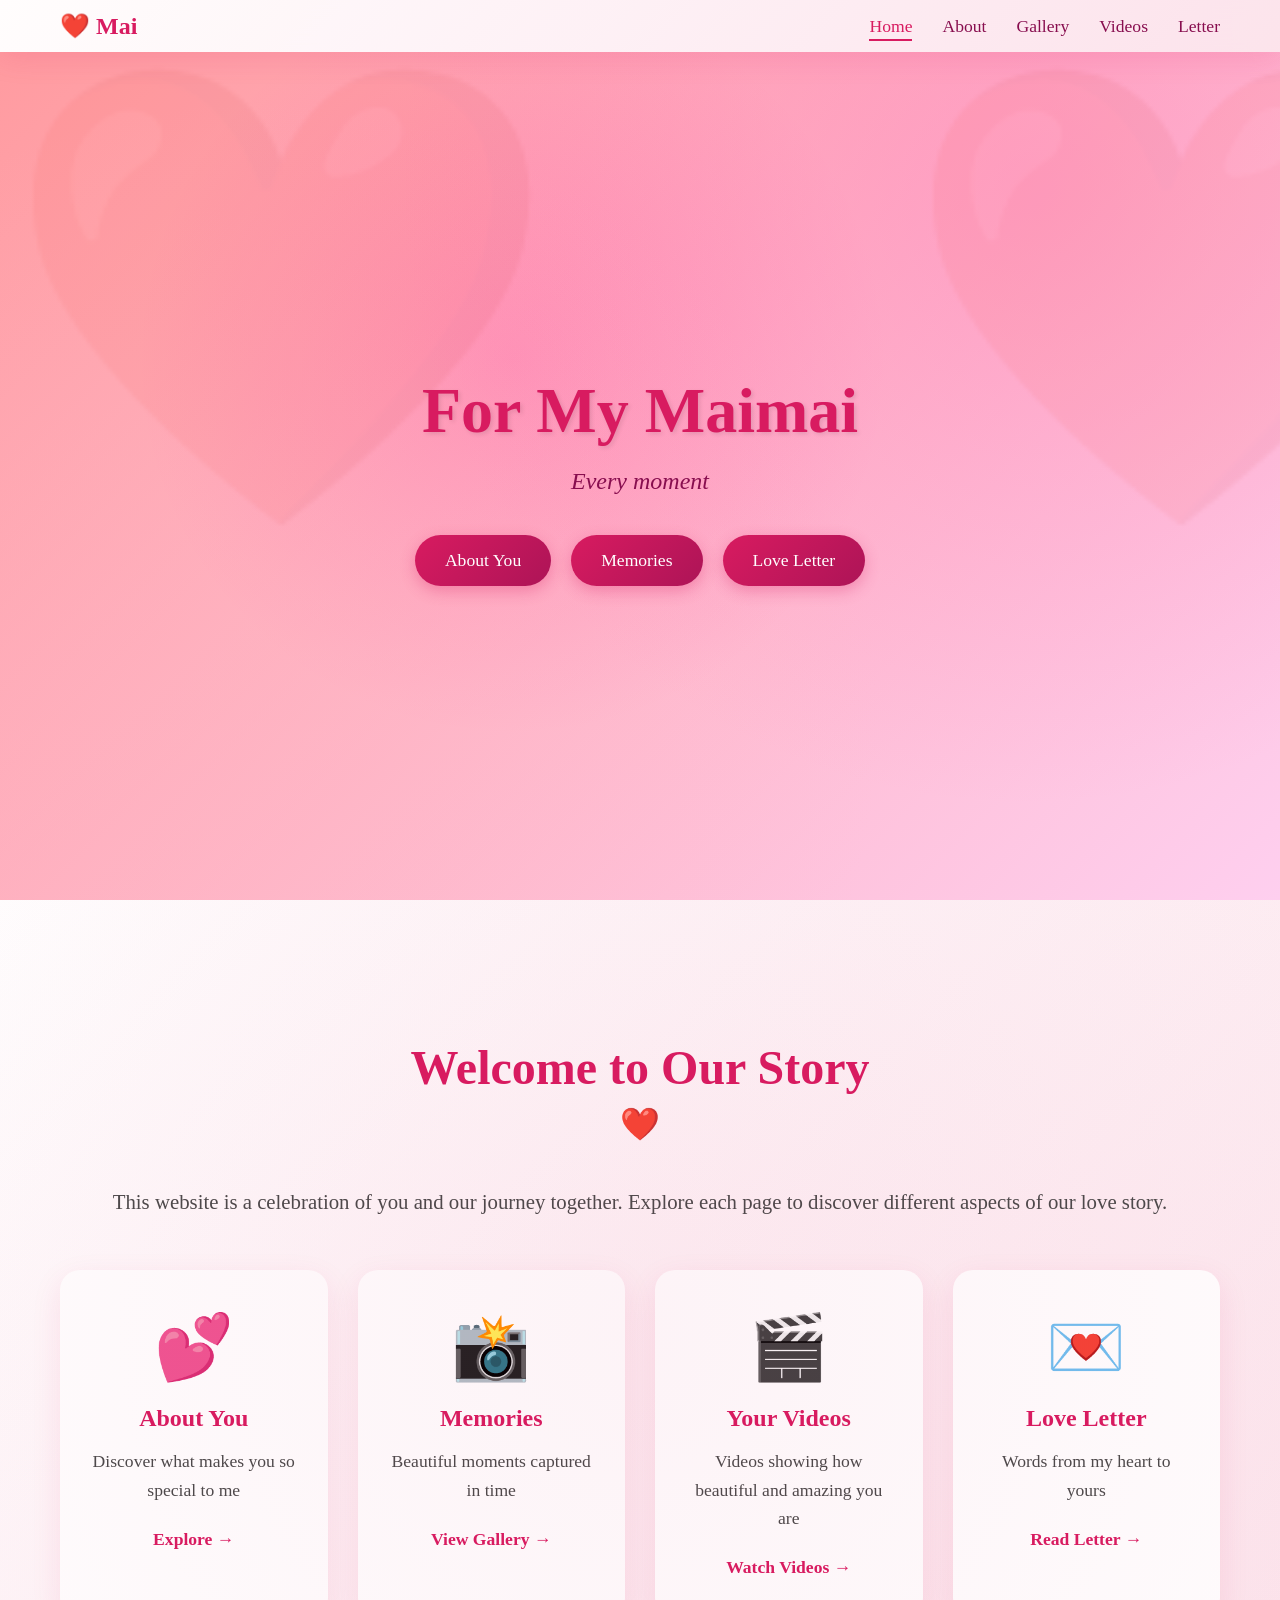
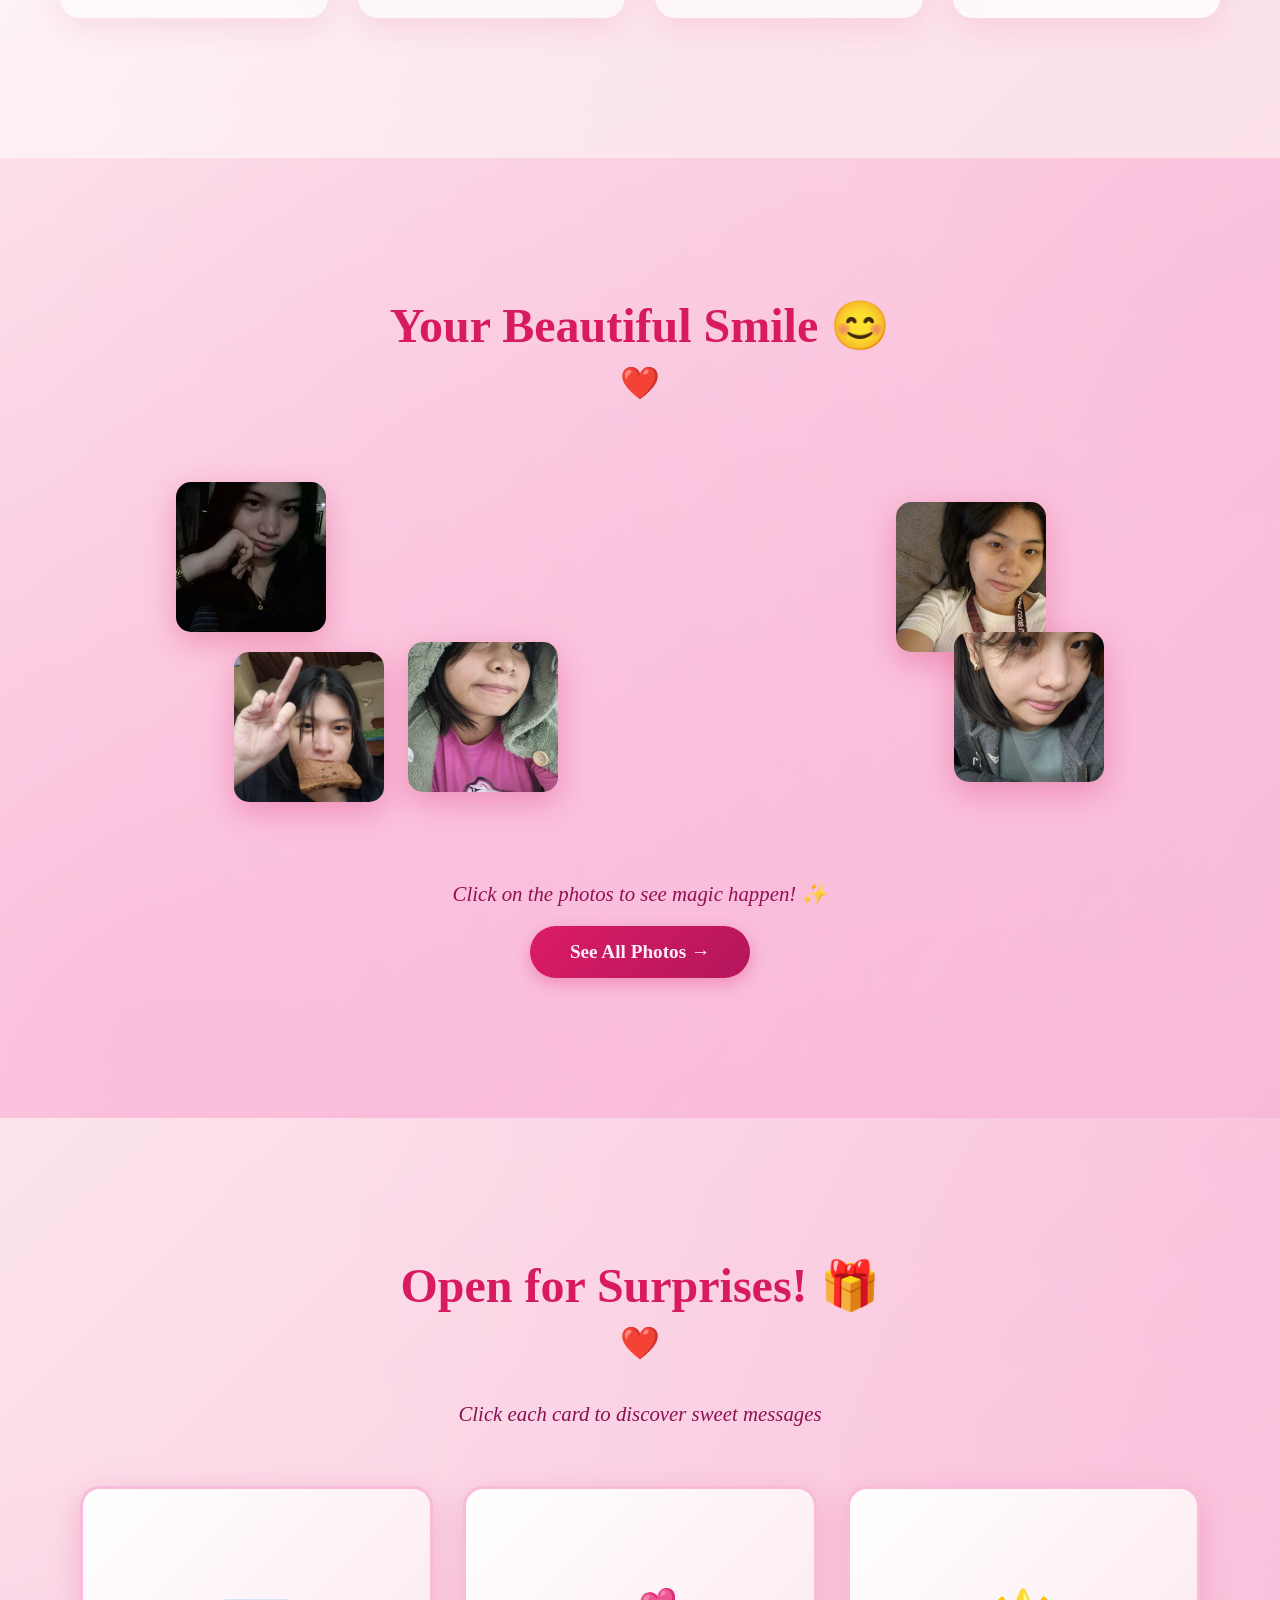
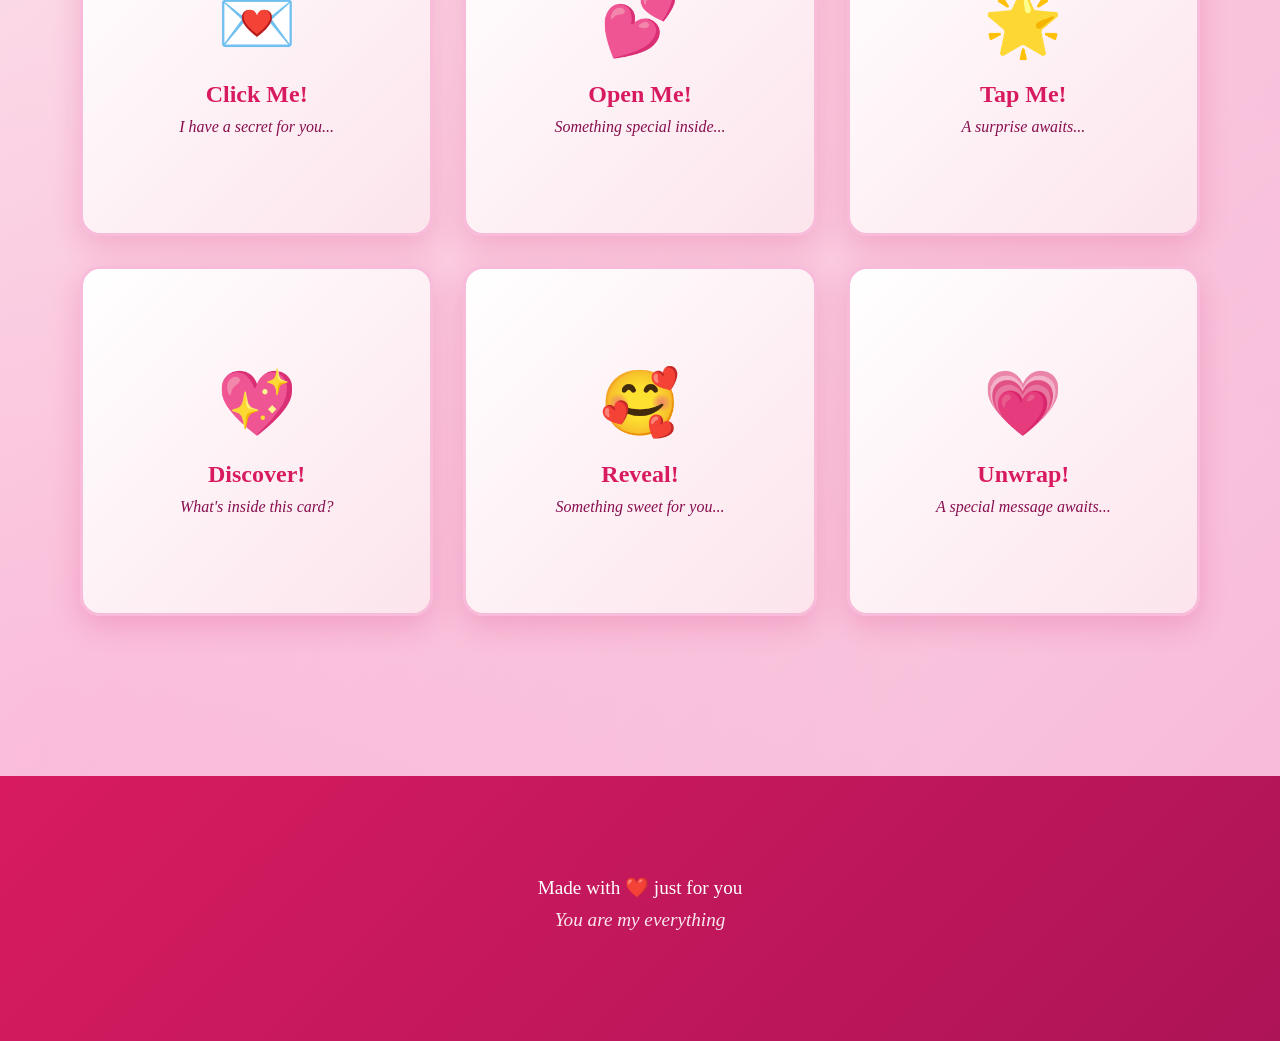
==== index.html @ fc331312 "Add files via upload" ====
<!DOCTYPE html>
<html lang="en">
<head>
    <meta charset="UTF-8">
    <meta name="viewport" content="width=device-width, initial-scale=1.0">
    <title>For My Love ❤️</title>
    <link rel="stylesheet" href="style.css">
</head>
<body>
    

    <div class="floating-hearts"></div>
    <audio src="Christina Perri - A Thousand Years ( 1 hour piano for relaxation, stress relief, study, sleep ).mp3" autoplay loop></audio>
    <!-- Navigation -->
    <nav class="navbar">
       
        <div class="nav-container">
            <div class="nav-logo">❤️ Mai</div>
            <ul class="nav-menu">
                <li><a href="index.html" class="nav-link active">Home</a></li>
                <li><a href="about.html" class="nav-link">About</a></li>
                <li><a href="gallery.html" class="nav-link">Gallery</a></li>
                <li><a href="videos.html" class="nav-link">Videos</a></li>
                <li><a href="letter.html" class="nav-link">Letter</a></li>
            </ul>
        </div>
    </nav>
    
    <!-- Hero Section -->
    <section class="hero">
        <div class="hero-content">
            <h1 class="hero-title">For My Maimai</h1>
            <p class="hero-subtitle">Every moment with you is a treasure</p>
            <div class="hero-buttons">
                <a href="about.html" class="hero-btn">About You</a>
                <a href="gallery.html" class="hero-btn">Memories</a>
                <a href="letter.html" class="hero-btn">Love Letter</a>
            </div>
        </div>
    </section>

    <!-- Welcome Section -->
    <section class="welcome">
        <div class="container">
            <h2 class="section-title">Welcome to Our Story</h2>
            <div class="welcome-content">
                <p>This website is a celebration of you and our journey together. Explore each page to discover different aspects of our love story.</p>
                <div class="feature-cards">
                    <div class="feature-card">
                        <div class="feature-icon">💕</div>
                        <h3>About You</h3>
                        <p>Discover what makes you so special to me</p>
                        <a href="about.html" class="feature-link">Explore →</a>
                    </div>
                    <div class="feature-card">
                        <div class="feature-icon">📸</div>
                        <h3>Memories</h3>
                        <p>Beautiful moments captured in time</p>
                        <a href="gallery.html" class="feature-link">View Gallery →</a>
                    </div>
                    <div class="feature-card">
                        <div class="feature-icon">🎬</div>
                        <h3>Your Videos</h3>
                        <p>Videos showing how beautiful and amazing you are</p>
                        <a href="videos.html" class="feature-link">Watch Videos →</a>
                    </div>
                    <div class="feature-card">
                        <div class="feature-icon">💌</div>
                        <h3>Love Letter</h3>
                        <p>Words from my heart to yours</p>
                        <a href="letter.html" class="feature-link">Read Letter →</a>
                    </div>
                </div>
            </div>
        </div>
    </section>

    <!-- Photo Preview Section -->
    <section class="photo-preview">
        <div class="container">
            <h2 class="section-title">Your Beautiful Smile 😊</h2>
            <div class="floating-photos">
                <div class="floating-photo photo-1">
                    <img src="PICS/795383594_1539248754908229_7065919138292721236_n.jpg" alt="Beautiful smile">
                    <div class="photo-caption">So beautiful! ✨</div>
                </div>
                <div class="floating-photo photo-2">
                    <img src="PICS/796138925_1730027568217992_7252066550304530004_n.jpg" alt="Beautiful smile">
                    <div class="photo-caption">My angel 😇</div>
                </div>
                <div class="floating-photo photo-3">
                    <img src="PICS/796400411_4510200765891231_7401616931684734496_n.jpg" alt="Beautiful smile">
                    <div class="photo-caption">Perfect! 💖</div>
                </div>
                <div class="floating-photo photo-4">
                    <img src="PICS/796457833_1643683171096077_5196882707895892989_n.jpg" alt="Beautiful smile">
                    <div class="photo-caption">Stunning! 🌟</div>
                </div>
                <div class="floating-photo photo-5">
                    <img src="PICS/796996001_1376707001290978_759514596810716350_n.jpg" alt="Beautiful smile">
                    <div class="photo-caption">Gorgeous! 💕</div>
                </div>
            </div>
            <div class="preview-message">
                <p>Click on the photos to see magic happen! ✨</p>
                <a href="gallery.html" class="cta-button">See All Photos →</a>
            </div>
        </div>
    </section>

    <!-- Surprise Cards Section -->
    <section class="surprise-cards">
        <div class="container">
            <h2 class="section-title">Open for Surprises! 🎁</h2>
            <p class="cards-subtitle">Click each card to discover sweet messages</p>
            <div class="cards-grid">
                <div class="flip-card">
                    <div class="flip-card-inner">
                        <div class="flip-card-front">
                            <div class="card-icon">💌</div>
                            <h3>Click Me!</h3>
                            <p>I have a secret for you...</p>
                        </div>
                        <div class="flip-card-back">
                            <img src="PICS/796996001_1409485471108439_3871967627910391625_n.jpg" alt="Surprise">
                            <div class="card-message">You make my heart skip a beat every time I see you! 💓</div>
                        </div>
                    </div>
                </div>
                <div class="flip-card">
                    <div class="flip-card-inner">
                        <div class="flip-card-front">
                            <div class="card-icon">💕</div>
                            <h3>Open Me!</h3>
                            <p>Something special inside...</p>
                        </div>
                        <div class="flip-card-back">
                            <img src="PICS/797005744_4391458361165034_8351440102393932319_n.jpg" alt="Surprise">
                            <div class="card-message">Your smile is my favorite thing in the whole world! 😊</div>
                        </div>
                    </div>
                </div>
                <div class="flip-card">
                    <div class="flip-card-inner">
                        <div class="flip-card-front">
                            <div class="card-icon">🌟</div>
                            <h3>Tap Me!</h3>
                            <p>A surprise awaits...</p>
                        </div>
                        <div class="flip-card-back">
                            <img src="PICS/797052080_1444332500846158_3717082112780263520_n.jpg" alt="Surprise">
                            <div class="card-message">You're the most beautiful person, inside and out! ✨</div>
                        </div>
                    </div>
                </div>
                <div class="flip-card">
                    <div class="flip-card-inner">
                        <div class="flip-card-front">
                            <div class="card-icon">💖</div>
                            <h3>Discover!</h3>
                            <p>What's inside this card?</p>
                        </div>
                        <div class="flip-card-back">
                            <img src="PICS/797469204_1615054989980195_6665034931986426359_n.jpg" alt="Surprise">
                            <div class="card-message">Every day with you is a gift I treasure forever! 🎁</div>
                        </div>
                    </div>
                </div>
                <div class="flip-card">
                    <div class="flip-card-inner">
                        <div class="flip-card-front">
                            <div class="card-icon">🥰</div>
                            <h3>Reveal!</h3>
                            <p>Something sweet for you...</p>
                        </div>
                        <div class="flip-card-back">
                            <img src="PICS/797643551_2181451062768932_5850986285905861519_n.jpg" alt="Surprise">
                            <div class="card-message">I fall more in love with you every single day! 💕</div>
                        </div>
                    </div>
                </div>
                <div class="flip-card">
                    <div class="flip-card-inner">
                        <div class="flip-card-front">
                            <div class="card-icon">💗</div>
                            <h3>Unwrap!</h3>
                            <p>A special message awaits...</p>
                        </div>
                        <div class="flip-card-back">
                            <img src="PICS/797752908_1600226178213522_570012680817783146_n.jpg" alt="Surprise">
                            <div class="card-message">You're my sunshine on cloudy days! ☀️</div>
                        </div>
                    </div>
                </div>
            </div>
        </div>
    </section>

    <!-- Footer -->
    <footer class="footer">
        <div class="container">
            <p>Made with ❤️ just for you</p>
            <p class="footer-subtitle">You are my everything</p>
        </div>
    </footer>

    <script src="script.js"></script>
</body>
</html>
---- style.css ----
* {
    margin: 0;
    padding: 0;
    box-sizing: border-box;
}

body {
    font-family: 'Georgia', serif;
    background: linear-gradient(135deg, #fce4ec 0%, #f8bbd9 25%, #f48fb1 50%, #f06292 75%, #e91e63 100%);
    background-size: 400% 400%;
    animation: gradientBG 15s ease infinite;
    min-height: 100vh;
    overflow-x: hidden;
}

@keyframes gradientBG {
    0% { background-position: 0% 50%; }
    50% { background-position: 100% 50%; }
    100% { background-position: 0% 50%; }
}

/* Floating Hearts Animation */
.floating-hearts {
    position: fixed;
    top: 0;
    left: 0;
    width: 100%;
    height: 100%;
    pointer-events: none;
    z-index: 1;
}

.heart {
    position: absolute;
    font-size: 20px;
    animation: float 15s infinite;
    opacity: 0.6;
}

@keyframes float {
    0% {
        transform: translateY(100vh) rotate(0deg);
        opacity: 0;
    }
    10% {
        opacity: 0.6;
    }
    90% {
        opacity: 0.6;
    }
    100% {
        transform: translateY(-100vh) rotate(720deg);
        opacity: 0;
    }
}

/* Navigation */
.navbar {
    position: fixed;
    top: 0;
    left: 0;
    right: 0;
    background: linear-gradient(135deg, rgba(255, 255, 255, 0.98) 0%, rgba(252, 228, 236, 0.98) 100%);
    backdrop-filter: blur(15px);
    box-shadow: 0 4px 30px rgba(216, 27, 96, 0.15);
    z-index: 1000;
    padding: 12px 0;
    transition: all 0.3s ease;
}

.navbar:hover {
    box-shadow: 0 6px 40px rgba(216, 27, 96, 0.2);
}

.nav-container {
    max-width: 1200px;
    margin: 0 auto;
    padding: 0 20px;
    display: flex;
    justify-content: space-between;
    align-items: center;
}

.nav-logo {
    font-size: 1.5rem;
    color: #d81b60;
    font-weight: bold;
}

.nav-menu {
    display: flex;
    list-style: none;
    gap: 30px;
}

.nav-link {
    text-decoration: none;
    color: #880e4f;
    font-size: 1.1rem;
    transition: color 0.3s ease;
    position: relative;
}

.nav-link:hover,
.nav-link.active {
    color: #d81b60;
}

.nav-link::after {
    content: '';
    position: absolute;
    bottom: -5px;
    left: 0;
    width: 0;
    height: 2px;
    background: #d81b60;
    transition: width 0.3s ease;
}

.nav-link:hover::after,
.nav-link.active::after {
    width: 100%;
}

/* Hero Section */
.hero {
    height: 100vh;
    display: flex;
    align-items: center;
    justify-content: center;
    background: linear-gradient(135deg, #ff9a9e 0%, #fecfef 25%, #ffdde1 50%, #fecfef 75%, #ff9a9e 100%);
    background-size: 400% 400%;
    animation: heroGradient 20s ease infinite;
    position: relative;
    overflow: hidden;
    padding-top: 60px;
}

@keyframes heroGradient {
    0% { background-position: 0% 50%; }
    50% { background-position: 100% 50%; }
    100% { background-position: 0% 50%; }
}

@keyframes pulseBackground {
    0%, 100% { opacity: 0.3; }
    50% { opacity: 0.7; }
}

@keyframes rotateGradient {
    from { transform: rotate(0deg); }
    to { transform: rotate(360deg); }
}

@keyframes sectionGradient {
    0% { background-position: 0% 50%; }
    50% { background-position: 100% 50%; }
    100% { background-position: 0% 50%; }
}

.hero::before {
    content: '';
    position: absolute;
    top: 0;
    left: 0;
    right: 0;
    bottom: 0;
    background: 
        radial-gradient(circle at 20% 80%, rgba(255, 182, 193, 0.3) 0%, transparent 50%),
        radial-gradient(circle at 80% 20%, rgba(255, 105, 180, 0.3) 0%, transparent 50%),
        radial-gradient(circle at 40% 40%, rgba(255, 20, 147, 0.2) 0%, transparent 40%);
    animation: pulseBackground 8s ease-in-out infinite;
    pointer-events: none;
}

.hero::after {
    content: '';
    position: absolute;
    top: 0;
    left: 0;
    right: 0;
    bottom: 0;
    background: url('data:image/svg+xml,<svg xmlns="http://www.w3.org/2000/svg" viewBox="0 0 100 100"><text y="50" font-size="50">❤️</text></svg>') repeat;
    opacity: 0.08;
    animation: backgroundMove 30s linear infinite;
}

@keyframes backgroundMove {
    0% { background-position: 0 0; }
    100% { background-position: 100px 100px; }
}

.hero-content {
    text-align: center;
    z-index: 2;
    padding: 20px;
}

.hero-title {
    font-size: 4rem;
    color: #d81b60;
    margin-bottom: 20px;
    animation: fadeInUp 1.5s ease-out;
    text-shadow: 2px 2px 4px rgba(0,0,0,0.1);
}

.hero-subtitle {
    font-size: 1.5rem;
    color: #880e4f;
    animation: fadeInUp 2s ease-out;
    font-style: italic;
    margin-bottom: 40px;
}

.hero-buttons {
    display: flex;
    gap: 20px;
    justify-content: center;
    flex-wrap: wrap;
    margin-top: 40px;
}

.hero-btn {
    padding: 15px 30px;
    background: linear-gradient(135deg, #d81b60 0%, #ad1457 100%);
    color: white;
    text-decoration: none;
    border-radius: 30px;
    font-size: 1.1rem;
    transition: transform 0.3s ease, box-shadow 0.3s ease;
    box-shadow: 0 5px 15px rgba(216, 27, 96, 0.3);
    animation: fadeInUp 2.5s ease-out;
}

.hero-btn:hover {
    transform: translateY(-3px);
    box-shadow: 0 8px 20px rgba(216, 27, 96, 0.4);
}



@keyframes fadeInUp {
    from {
        opacity: 0;
        transform: translateY(30px);
    }
    to {
        opacity: 1;
        transform: translateY(0);
    }
}

/* Container */
.container {
    max-width: 1200px;
    margin: 0 auto;
    padding: 60px 20px;
}

/* Section Styles */
section {
    position: relative;
    z-index: 2;
}

.section-title {
    font-size: 3rem;
    color: #d81b60;
    text-align: center;
    margin-bottom: 40px;
    position: relative;
}

.section-title::after {
    content: '❤️';
    display: block;
    font-size: 2rem;
    margin-top: 10px;
}

/* Welcome Section */
.welcome {
    background: linear-gradient(135deg, #fff 0%, #fce4ec 50%, #f8bbd9 100%);
    background-size: 200% 200%;
    animation: sectionGradient 10s ease infinite;
    padding: 80px 0;
    position: relative;
    overflow: hidden;
}

@keyframes sectionGradient {
    0% { background-position: 0% 50%; }
    50% { background-position: 100% 50%; }
    100% { background-position: 0% 50%; }
}

.welcome::before {
    content: '';
    position: absolute;
    top: -50%;
    left: -50%;
    width: 200%;
    height: 200%;
    background: radial-gradient(circle, rgba(216, 27, 96, 0.05) 0%, transparent 70%);
    animation: rotateGradient 20s linear infinite;
}

.welcome-content {
    text-align: center;
}

.welcome-content > p {
    font-size: 1.3rem;
    color: #4a4a4a;
    margin-bottom: 50px;
    line-height: 1.8;
}

.feature-cards {
    display: grid;
    grid-template-columns: repeat(auto-fit, minmax(250px, 1fr));
    gap: 30px;
    margin-top: 40px;
}

.feature-card {
    background: white;
    padding: 40px 30px;
    border-radius: 20px;
    box-shadow: 0 10px 30px rgba(216, 27, 96, 0.1);
    text-align: center;
    transition: transform 0.3s ease, box-shadow 0.3s ease;
}

.feature-card:hover {
    transform: translateY(-10px);
    box-shadow: 0 15px 40px rgba(216, 27, 96, 0.2);
}

.feature-icon {
    font-size: 4rem;
    margin-bottom: 20px;
}

.feature-card h3 {
    font-size: 1.5rem;
    color: #d81b60;
    margin-bottom: 15px;
}

.feature-card p {
    font-size: 1.1rem;
    color: #4a4a4a;
    margin-bottom: 25px;
    line-height: 1.6;
}

.feature-link {
    display: inline-block;
    color: #d81b60;
    text-decoration: none;
    font-weight: bold;
    font-size: 1.1rem;
    transition: color 0.3s ease;
}

.feature-link:hover {
    color: #ad1457;
}

/* About Section */
.about {
    background: linear-gradient(135deg, #fff 0%, #fce4ec 50%, #f8bbd9 100%);
    background-size: 200% 200%;
    animation: sectionGradient 12s ease infinite;
    padding: 80px 0;
    padding-top: 120px;
    position: relative;
    overflow: hidden;
}

.about::before {
    content: '';
    position: absolute;
    top: 0;
    left: 0;
    right: 0;
    bottom: 0;
    background: 
        radial-gradient(circle at 10% 20%, rgba(255, 182, 193, 0.2) 0%, transparent 40%),
        radial-gradient(circle at 90% 80%, rgba(255, 105, 180, 0.2) 0%, transparent 40%);
    animation: pulseBackground 6s ease-in-out infinite;
    pointer-events: none;
}

/* About Photos Section */
.about-photos {
    background: linear-gradient(135deg, #fce4ec 0%, #f8bbd9 50%, #f48fb1 100%);
    background-size: 200% 200%;
    animation: sectionGradient 14s ease infinite;
    padding: 80px 0;
    position: relative;
    overflow: hidden;
}

.about-photos::before {
    content: '';
    position: absolute;
    top: 0;
    left: 0;
    right: 0;
    bottom: 0;
    background: radial-gradient(circle at 50% 50%, rgba(255, 182, 193, 0.15) 0%, transparent 60%);
    animation: pulseBackground 8s ease-in-out infinite;
    pointer-events: none;
}

.reasons-grid {
    display: grid;
    grid-template-columns: repeat(auto-fit, minmax(300px, 1fr));
    gap: 30px;
    margin-top: 40px;
}

.reason-card {
    background: white;
    border-radius: 20px;
    overflow: hidden;
    box-shadow: 0 10px 30px rgba(216, 27, 96, 0.1);
    transition: transform 0.3s ease, box-shadow 0.3s ease;
    cursor: pointer;
}

.reason-card:hover {
    transform: translateY(-10px) rotate(2deg);
    box-shadow: 0 15px 40px rgba(216, 27, 96, 0.3);
}

.reason-card img {
    width: 100%;
    height: 200px;
    object-fit: cover;
    transition: transform 0.5s ease;
}

.reason-card:hover img {
    transform: scale(1.1);
}

.reason-content {
    padding: 25px;
    text-align: center;
}

.reason-content h3 {
    color: #d81b60;
    font-size: 1.3rem;
    margin-bottom: 10px;
}

.reason-content p {
    color: #4a4a4a;
    font-size: 1rem;
    line-height: 1.6;
}

.about-content {
    background: white;
    padding: 40px;
    border-radius: 20px;
    box-shadow: 0 10px 30px rgba(216, 27, 96, 0.1);
    max-width: 800px;
    margin: 0 auto;
}

.about-text p {
    font-size: 1.2rem;
    line-height: 1.8;
    color: #4a4a4a;
    margin-bottom: 20px;
    text-align: center;
}

/* Gallery Section */
.gallery {
    background: linear-gradient(135deg, #fce4ec 0%, #f8bbd9 50%, #f48fb1 100%);
    background-size: 200% 200%;
    animation: sectionGradient 18s ease infinite;
    padding: 80px 0;
    padding-top: 120px;
    position: relative;
    overflow: hidden;
}

.gallery::before {
    content: '';
    position: absolute;
    top: -30%;
    left: -30%;
    width: 160%;
    height: 160%;
    background: 
        radial-gradient(circle at 20% 80%, rgba(255, 20, 147, 0.1) 0%, transparent 40%),
        radial-gradient(circle at 80% 20%, rgba(255, 105, 180, 0.1) 0%, transparent 40%);
    animation: rotateGradient 30s linear infinite;
    pointer-events: none;
}

.gallery-subtitle {
    text-align: center;
    font-size: 1.3rem;
    color: #880e4f;
    margin-bottom: 40px;
    font-style: italic;
}

.gallery-grid {
    display: grid;
    grid-template-columns: repeat(auto-fill, minmax(280px, 1fr));
    gap: 20px;
    padding: 20px;
}

.gallery-item {
    position: relative;
    overflow: hidden;
    border-radius: 15px;
    box-shadow: 0 5px 15px rgba(0,0,0,0.1);
    cursor: pointer;
    transition: transform 0.3s ease, box-shadow 0.3s ease;
    aspect-ratio: 1;
    -webkit-tap-highlight-color: transparent;
}

.gallery-item:hover {
    transform: scale(1.05);
    box-shadow: 0 10px 25px rgba(216, 27, 96, 0.3);
}

.gallery-item img {
    width: 100%;
    height: 100%;
    object-fit: cover;
    transition: transform 0.5s ease;
}

.gallery-item:hover img {
    transform: scale(1.1);
}

.gallery-overlay {
    position: absolute;
    top: 0;
    left: 0;
    right: 0;
    bottom: 0;
    background: linear-gradient(to bottom, transparent 0%, rgba(216, 27, 96, 0.7) 100%);
    display: flex;
    align-items: center;
    justify-content: center;
    opacity: 0;
    transition: opacity 0.3s ease;
}

.gallery-item:hover .gallery-overlay {
    opacity: 1;
}

.heart-icon {
    font-size: 3rem;
    animation: heartbeat 1s infinite;
}

@keyframes heartbeat {
    0%, 100% { transform: scale(1); }
    50% { transform: scale(1.2); }
}

/* Love Letter Section */
.love-letter {
    background: linear-gradient(135deg, #fff 0%, #fce4ec 50%, #f8bbd9 100%);
    background-size: 200% 200%;
    animation: sectionGradient 16s ease infinite;
    padding: 80px 0;
    padding-top: 120px;
    position: relative;
    overflow: hidden;
}

.love-letter::before {
    content: '';
    position: absolute;
    top: 0;
    left: 0;
    right: 0;
    bottom: 0;
    background: 
        radial-gradient(circle at 25% 25%, rgba(255, 182, 193, 0.15) 0%, transparent 35%),
        radial-gradient(circle at 75% 75%, rgba(255, 105, 180, 0.15) 0%, transparent 35%);
    animation: pulseBackground 10s ease-in-out infinite;
    pointer-events: none;
}

.letter-wrapper {
    display: flex;
    align-items: flex-start;
    gap: 40px;
    position: relative;
}

.letter-content {
    flex: 1;
    background: linear-gradient(135deg, #fff5f8 0%, #fff 100%);
    padding: 50px;
    border-radius: 20px;
    box-shadow: 0 10px 30px rgba(216, 27, 96, 0.1);
    max-width: 800px;
    margin: 0 auto;
    border: 2px solid #f8bbd9;
    position: relative;
    z-index: 2;
}

.letter-content::before {
    content: '💌';
    position: absolute;
    top: -25px;
    left: 50%;
    transform: translateX(-50%);
    font-size: 3rem;
    background: white;
    padding: 0 15px;
    border-radius: 50%;
}

.letter-photos {
    position: absolute;
    top: 0;
    left: 0;
    right: 0;
    bottom: 0;
    pointer-events: none;
}

.letter-photo {
    position: absolute;
    width: 120px;
    height: 120px;
    border-radius: 15px;
    overflow: hidden;
    box-shadow: 0 8px 20px rgba(216, 27, 96, 0.3);
    pointer-events: auto;
    cursor: pointer;
    transition: transform 0.3s ease, box-shadow 0.3s ease;
}

.letter-photo img {
    width: 100%;
    height: 100%;
    object-fit: cover;
}

.letter-photo:hover {
    transform: scale(1.3) rotate(5deg) !important;
    box-shadow: 0 12px 30px rgba(216, 27, 96, 0.5);
    z-index: 10;
}

.photo-left-1 {
    top: 10%;
    left: 5%;
    animation: letterFloat1 8s ease-in-out infinite;
}

.photo-right-1 {
    top: 20%;
    right: 5%;
    animation: letterFloat2 9s ease-in-out infinite;
}

.photo-left-2 {
    bottom: 15%;
    left: 8%;
    animation: letterFloat3 7s ease-in-out infinite;
}

.photo-right-2 {
    bottom: 25%;
    right: 8%;
    animation: letterFloat4 8s ease-in-out infinite;
}

@keyframes letterFloat1 {
    0%, 100% { transform: translateY(0) rotate(-8deg); }
    50% { transform: translateY(-15px) rotate(8deg); }
}

@keyframes letterFloat2 {
    0%, 100% { transform: translateY(0) rotate(10deg); }
    50% { transform: translateY(-20px) rotate(-10deg); }
}

@keyframes letterFloat3 {
    0%, 100% { transform: translateY(0) rotate(-6deg); }
    50% { transform: translateY(-12px) rotate(6deg); }
}

@keyframes letterFloat4 {
    0%, 100% { transform: translateY(0) rotate(7deg); }
    50% { transform: translateY(-18px) rotate(-7deg); }
}

.letter-content {
    background: linear-gradient(135deg, #fff5f8 0%, #fff 100%);
    padding: 50px;
    border-radius: 20px;
    box-shadow: 0 10px 30px rgba(216, 27, 96, 0.1);
    max-width: 800px;
    margin: 0 auto;
    border: 2px solid #f8bbd9;
    position: relative;
}

.letter-content::before {
    content: '💌';
    position: absolute;
    top: -25px;
    left: 50%;
    transform: translateX(-50%);
    font-size: 3rem;
    background: white;
    padding: 0 15px;
    border-radius: 50%;
}

.letter-content p {
    font-size: 1.1rem;
    line-height: 2;
    color: #4a4a4a;
    margin-bottom: 20px;
    text-align: justify;
}

.letter-signature {
    text-align: right;
    margin-top: 30px;
    font-style: italic;
    color: #d81b60;
    font-size: 1.2rem;
}

/* Footer */
.footer {
    background: linear-gradient(135deg, #d81b60 0%, #ad1457 100%);
    color: white;
    text-align: center;
    padding: 40px 20px;
    position: relative;
    z-index: 2;
}

/* Video Hero Section */
.video-hero {
    background: linear-gradient(135deg, #ff9a9e 0%, #fecfef 25%, #ffdde1 50%, #fecfef 75%, #ff9a9e 100%);
    background-size: 400% 400%;
    animation: heroGradient 20s ease infinite;
    padding: 120px 0 80px;
    text-align: center;
    position: relative;
    overflow: hidden;
}

.video-hero::before {
    content: '';
    position: absolute;
    top: 0;
    left: 0;
    right: 0;
    bottom: 0;
    background: 
        radial-gradient(circle at 20% 80%, rgba(255, 182, 193, 0.3) 0%, transparent 50%),
        radial-gradient(circle at 80% 20%, rgba(255, 105, 180, 0.3) 0%, transparent 50%),
        radial-gradient(circle at 40% 40%, rgba(255, 20, 147, 0.2) 0%, transparent 40%);
    animation: pulseBackground 8s ease-in-out infinite;
    pointer-events: none;
}

.video-hero .hero-title {
    font-size: 3.5rem;
    color: #d81b60;
    margin-bottom: 20px;
    position: relative;
    z-index: 2;
}

.video-hero .hero-subtitle {
    font-size: 1.5rem;
    color: #880e4f;
    margin-bottom: 30px;
    font-style: italic;
    position: relative;
    z-index: 2;
}

.hero-description {
    max-width: 800px;
    margin: 0 auto;
    position: relative;
    z-index: 2;
}

.hero-description p {
    font-size: 1.2rem;
    color: #4a4a4a;
    line-height: 1.8;
}

/* Video Gallery Section */
.video-gallery {
    background: linear-gradient(135deg, #fce4ec 0%, #f8bbd9 50%, #f48fb1 100%);
    background-size: 200% 200%;
    animation: sectionGradient 18s ease infinite;
    padding: 80px 0;
    position: relative;
    overflow: hidden;
}

.video-gallery::before {
    content: '';
    position: absolute;
    top: -30%;
    left: -30%;
    width: 160%;
    height: 160%;
    background: 
        radial-gradient(circle at 20% 80%, rgba(255, 20, 147, 0.1) 0%, transparent 40%),
        radial-gradient(circle at 80% 20%, rgba(255, 105, 180, 0.1) 0%, transparent 40%);
    animation: rotateGradient 30s linear infinite;
    pointer-events: none;
}

.video-grid {
    display: grid;
    grid-template-columns: repeat(auto-fit, minmax(350px, 1fr));
    gap: 30px;
    margin-top: 40px;
}

.video-card {
    background: white;
    border-radius: 20px;
    overflow: hidden;
    box-shadow: 0 10px 30px rgba(216, 27, 96, 0.2);
    transition: transform 0.3s ease, box-shadow 0.3s ease;
    cursor: pointer;
}

.video-card:hover {
    transform: translateY(-10px);
    box-shadow: 0 15px 40px rgba(216, 27, 96, 0.3);
}

.video-thumbnail {
    position: relative;
    width: 100%;
    height: 250px;
    overflow: hidden;
    background: #000;
}

.video-player {
    width: 100%;
    height: 100%;
    object-fit: cover;
}

.video-overlay {
    position: absolute;
    top: 0;
    left: 0;
    right: 0;
    bottom: 0;
    background: rgba(0, 0, 0, 0.3);
    display: flex;
    align-items: center;
    justify-content: center;
    opacity: 1;
    transition: opacity 0.3s ease;
}

.video-card:hover .video-overlay {
    opacity: 0;
}

.play-button {
    font-size: 4rem;
    color: white;
    text-shadow: 0 2px 10px rgba(0, 0, 0, 0.5);
    animation: pulse 2s infinite;
}

.video-info {
    padding: 25px;
}

.video-info h3 {
    color: #d81b60;
    font-size: 1.4rem;
    margin-bottom: 10px;
}

.video-info p {
    color: #4a4a4a;
    font-size: 1rem;
    line-height: 1.6;
    margin-bottom: 15px;
}

.video-reactions {
    display: flex;
    gap: 15px;
}

.reaction {
    font-size: 1.5rem;
    cursor: pointer;
    transition: transform 0.2s ease;
    -webkit-tap-highlight-color: transparent;
}

.reaction:hover {
    transform: scale(1.3);
}

/* Video Message Section */
.video-message {
    background: linear-gradient(135deg, #fff 0%, #fce4ec 50%, #f8bbd9 100%);
    background-size: 200% 200%;
    animation: sectionGradient 15s ease infinite;
    padding: 80px 0;
    position: relative;
    overflow: hidden;
}

.video-message::before {
    content: '';
    position: absolute;
    top: 0;
    left: 0;
    right: 0;
    bottom: 0;
    background: 
        radial-gradient(circle at 30% 70%, rgba(255, 182, 193, 0.15) 0%, transparent 50%),
        radial-gradient(circle at 70% 30%, rgba(255, 105, 180, 0.15) 0%, transparent 50%);
    animation: pulseBackground 10s ease-in-out infinite;
    pointer-events: none;
}

.message-content {
    max-width: 900px;
    margin: 0 auto;
    text-align: center;
    position: relative;
    z-index: 2;
}

.message-text {
    background: white;
    padding: 40px;
    border-radius: 20px;
    box-shadow: 0 10px 30px rgba(216, 27, 96, 0.1);
    margin-top: 30px;
    border: 2px solid #f8bbd9;
}

.message-text p {
    font-size: 1.2rem;
    color: #4a4a4a;
    line-height: 2;
    margin-bottom: 20px;
    text-align: justify;
}

.floating-hearts-message {
    display: flex;
    justify-content: center;
    gap: 30px;
    margin-top: 30px;
}

.heart-emoji {
    font-size: 3rem;
    animation: floatHeart 3s ease-in-out infinite;
}

.heart-emoji:nth-child(2) {
    animation-delay: 0.5s;
}

.heart-emoji:nth-child(3) {
    animation-delay: 1s;
}

@keyframes floatHeart {
    0%, 100% { transform: translateY(0); }
    50% { transform: translateY(-15px); }
}

.footer p {
    font-size: 1.2rem;
    margin-bottom: 10px;
}

.footer-subtitle {
    font-style: italic;
    opacity: 0.9;
}

/* Photo Preview Section */
.photo-preview {
    background: linear-gradient(135deg, #fce4ec 0%, #f8bbd9 50%, #f48fb1 100%);
    background-size: 200% 200%;
    animation: sectionGradient 15s ease infinite;
    padding: 80px 0;
    position: relative;
    overflow: hidden;
}

.photo-preview::before {
    content: '';
    position: absolute;
    top: -50%;
    left: -50%;
    width: 200%;
    height: 200%;
    background: 
        radial-gradient(circle at 30% 70%, rgba(255, 20, 147, 0.1) 0%, transparent 50%),
        radial-gradient(circle at 70% 30%, rgba(255, 105, 180, 0.1) 0%, transparent 50%);
    animation: rotateGradient 25s linear infinite;
    pointer-events: none;
}

.floating-photos {
    position: relative;
    height: 400px;
    margin: 40px 0;
}

.floating-photo {
    position: absolute;
    width: 150px;
    height: 150px;
    border-radius: 15px;
    overflow: hidden;
    box-shadow: 0 10px 30px rgba(216, 27, 96, 0.3);
    cursor: pointer;
    transition: transform 0.3s ease, box-shadow 0.3s ease;
    -webkit-tap-highlight-color: transparent;
}

.floating-photo img {
    width: 100%;
    height: 100%;
    object-fit: cover;
}

.floating-photo:hover {
    transform: scale(1.2) !important;
    box-shadow: 0 15px 40px rgba(216, 27, 96, 0.5);
    z-index: 10;
}

.photo-caption {
    position: absolute;
    bottom: 0;
    left: 0;
    right: 0;
    background: linear-gradient(to top, rgba(216, 27, 96, 0.9), transparent);
    color: white;
    padding: 10px;
    font-size: 0.9rem;
    text-align: center;
    font-weight: bold;
    opacity: 0;
    transition: opacity 0.3s ease;
}

.floating-photo:hover .photo-caption {
    opacity: 1;
}

/* Floating animations for each photo */
.photo-1 {
    top: 10%;
    left: 10%;
    animation: float1 6s ease-in-out infinite;
}

.photo-2 {
    top: 15%;
    right: 15%;
    animation: float2 7s ease-in-out infinite;
}

.photo-3 {
    top: 50%;
    left: 30%;
    animation: float3 8s ease-in-out infinite;
}

.photo-4 {
    bottom: 15%;
    right: 10%;
    animation: float4 6s ease-in-out infinite;
}

.photo-5 {
    bottom: 10%;
    left: 15%;
    animation: float5 7s ease-in-out infinite;
}

@keyframes float1 {
    0%, 100% { transform: translateY(0) rotate(-5deg); }
    50% { transform: translateY(-20px) rotate(5deg); }
}

@keyframes float2 {
    0%, 100% { transform: translateY(0) rotate(5deg); }
    50% { transform: translateY(-25px) rotate(-5deg); }
}

@keyframes float3 {
    0%, 100% { transform: translateY(0) rotate(-3deg); }
    50% { transform: translateY(-15px) rotate(3deg); }
}

@keyframes float4 {
    0%, 100% { transform: translateY(0) rotate(7deg); }
    50% { transform: translateY(-20px) rotate(-7deg); }
}

@keyframes float5 {
    0%, 100% { transform: translateY(0) rotate(-4deg); }
    50% { transform: translateY(-18px) rotate(4deg); }
}

.preview-message {
    text-align: center;
    margin-top: 30px;
}

.preview-message p {
    font-size: 1.3rem;
    color: #880e4f;
    margin-bottom: 20px;
    font-style: italic;
}

.cta-button {
    display: inline-block;
    padding: 15px 40px;
    background: linear-gradient(135deg, #d81b60 0%, #ad1457 100%);
    color: white;
    text-decoration: none;
    border-radius: 30px;
    font-size: 1.2rem;
    font-weight: bold;
    transition: transform 0.3s ease, box-shadow 0.3s ease;
    box-shadow: 0 5px 15px rgba(216, 27, 96, 0.3);
    animation: pulse 2s infinite;
}

.cta-button:hover {
    transform: scale(1.05);
    box-shadow: 0 8px 20px rgba(216, 27, 96, 0.4);
}

@keyframes pulse {
    0%, 100% { transform: scale(1); }
    50% { transform: scale(1.05); }
}

@keyframes wiggle {
    0%, 100% { transform: rotate(0deg); }
    25% { transform: rotate(-5deg); }
    75% { transform: rotate(5deg); }
}

@keyframes bounce {
    0%, 20%, 50%, 80%, 100% { transform: translateY(0); }
    40% { transform: translateY(-10px); }
    60% { transform: translateY(-5px); }
}

@keyframes fadeInUp {
    from {
        opacity: 0;
        transform: translateY(20px);
    }
    to {
        opacity: 1;
        transform: translateY(0);
    }
}

@keyframes bounce {
    0%, 100% { transform: scale(1); }
    50% { transform: scale(1.4); }
}

/* Surprise Cards Section */
.surprise-cards {
    background: linear-gradient(135deg, #fce4ec 0%, #f8bbd9 50%, #f48fb1 100%);
    background-size: 200% 200%;
    animation: sectionGradient 12s ease infinite;
    padding: 80px 0;
    position: relative;
    overflow: hidden;
}

.surprise-cards::before {
    content: '';
    position: absolute;
    top: -30%;
    left: -30%;
    width: 160%;
    height: 160%;
    background: 
        radial-gradient(circle at 20% 80%, rgba(255, 20, 147, 0.1) 0%, transparent 40%),
        radial-gradient(circle at 80% 20%, rgba(255, 105, 180, 0.1) 0%, transparent 40%);
    animation: rotateGradient 25s linear infinite;
    pointer-events: none;
}

.cards-subtitle {
    text-align: center;
    font-size: 1.3rem;
    color: #880e4f;
    margin-bottom: 40px;
    font-style: italic;
}

.cards-grid {
    display: grid;
    grid-template-columns: repeat(auto-fit, minmax(280px, 1fr));
    gap: 30px;
    padding: 20px;
}

.flip-card {
    background-color: transparent;
    height: 350px;
    perspective: 1000px;
    cursor: pointer;
    -webkit-tap-highlight-color: transparent;
}

.flip-card-inner {
    position: relative;
    width: 100%;
    height: 100%;
    text-align: center;
    transition: transform 0.8s cubic-bezier(0.4, 0.2, 0.2, 1);
    transform-style: preserve-3d;
    box-shadow: 0 10px 30px rgba(216, 27, 96, 0.2);
    border-radius: 20px;
}

.flip-card.flipped .flip-card-inner {
    transform: rotateY(180deg);
}

.flip-card-front,
.flip-card-back {
    position: absolute;
    width: 100%;
    height: 100%;
    -webkit-backface-visibility: hidden;
    backface-visibility: hidden;
    border-radius: 20px;
    display: flex;
    flex-direction: column;
    align-items: center;
    justify-content: center;
    padding: 30px;
}

.flip-card-front {
    background: linear-gradient(135deg, #fff 0%, #fce4ec 100%);
    border: 3px solid #f8bbd9;
}

.flip-card-back {
    background: linear-gradient(135deg, #fff5f8 0%, #fce4ec 100%);
    transform: rotateY(180deg);
    border: 3px solid #f48fb1;
    overflow: hidden;
}

.card-icon {
    font-size: 4rem;
    margin-bottom: 20px;
    animation: bounce 2s infinite;
}

.flip-card-front h3 {
    color: #d81b60;
    font-size: 1.5rem;
    margin-bottom: 10px;
}

.flip-card-front p {
    color: #880e4f;
    font-size: 1rem;
    font-style: italic;
}

.flip-card-back img {
    width: 100%;
    height: 180px;
    object-fit: cover;
    border-radius: 15px;
    margin-bottom: 15px;
    box-shadow: 0 5px 15px rgba(216, 27, 96, 0.2);
}

.card-message {
    background: white;
    padding: 15px 20px;
    border-radius: 15px;
    box-shadow: 0 5px 15px rgba(216, 27, 96, 0.1);
    color: #880e4f;
    font-size: 1rem;
    line-height: 1.5;
    font-weight: 500;
    max-width: 100%;
}

.flip-card:hover .flip-card-inner {
    box-shadow: 0 15px 40px rgba(216, 27, 96, 0.3);
}

.flip-card:hover .card-icon {
    animation: bounce 1s infinite;
}

/* Responsive Design */
@media (max-width: 768px) {
    .navbar {
        padding: 10px 0;
    }
    
    .nav-container {
        flex-direction: column;
        gap: 15px;
    }
    
    .nav-logo {
        font-size: 1.3rem;
    }
    
    .nav-menu {
        gap: 20px;
        flex-wrap: wrap;
        justify-content: center;
    }
    
    .nav-link {
        font-size: 0.95rem;
        padding: 5px 10px;
    }
    
    .hero {
        padding-top: 100px;
        min-height: auto;
        padding-bottom: 60px;
    }
    
    .hero::before,
    .hero::after,
    .surprise-cards::before,
    .video-hero::before {
        display: none;
    }
    
    .hero-title {
        font-size: 2.5rem;
        margin-bottom: 15px;
    }
    
    .hero-subtitle {
        font-size: 1.2rem;
        margin-bottom: 30px;
    }
    
    .hero-buttons {
        flex-direction: column;
        align-items: center;
        gap: 15px;
    }
    
    .hero-btn {
        width: 100%;
        max-width: 280px;
        padding: 12px 25px;
        font-size: 1rem;
    }
    
    .section-title {
        font-size: 2rem;
        margin-bottom: 30px;
    }
    
    .section-title::after {
        font-size: 1.5rem;
    }
    
    .container {
        padding: 50px 20px;
    }
    
    .feature-cards {
        grid-template-columns: 1fr;
        gap: 20px;
    }
    
    .feature-card {
        padding: 30px 20px;
    }
    
    .feature-icon {
        font-size: 3rem;
    }
    
    .feature-card h3 {
        font-size: 1.3rem;
    }
    
    .feature-card p {
        font-size: 1rem;
    }
    
    .floating-photos {
        height: 350px;
    }
    
    .floating-photo {
        width: 90px;
        height: 90px;
    }
    
    .photo-caption {
        font-size: 0.8rem;
        padding: 8px;
    }
    
    .preview-message p {
        font-size: 1.1rem;
    }
    
    .cta-button {
        padding: 12px 30px;
        font-size: 1.1rem;
    }
    
    .reasons-grid {
        grid-template-columns: 1fr;
        gap: 25px;
    }
    
    .reason-card img {
        height: 180px;
    }
    
    .reason-content {
        padding: 20px;
    }
    
    .reason-content h3 {
        font-size: 1.2rem;
    }
    
    .reason-content p {
        font-size: 0.95rem;
    }
    
    .letter-wrapper {
        flex-direction: column;
    }
    
    .letter-content {
        padding: 35px 25px;
    }
    
    .letter-content::before {
        font-size: 2.5rem;
        top: -20px;
    }
    
    .letter-photos {
        position: relative;
        height: 180px;
        margin-top: 30px;
        display: flex;
        flex-wrap: wrap;
        justify-content: center;
        gap: 15px;
    }
    
    .letter-photo {
        position: relative;
        width: 75px;
        height: 75px;
        top: auto !important;
        left: auto !important;
        right: auto !important;
        bottom: auto !important;
        animation: none !important;
    }
    
    .gallery-grid {
        grid-template-columns: repeat(auto-fill, minmax(140px, 1fr));
        gap: 12px;
    }
    
    .about-content {
        padding: 30px 20px;
    }
    
    .about-text p {
        font-size: 1.1rem;
    }
    
    .letter-content p {
        font-size: 1rem;
        line-height: 1.8;
    }
    
    .letter-signature {
        font-size: 1.1rem;
    }
    
    .welcome::before,
    .about::before,
    .photo-preview::before,
    .about-photos::before,
    .gallery::before,
    .love-letter::before,
    .surprise-cards::before,
    .video-gallery::before,
    .video-message::before {
        display: none;
    }
    
    body {
        background: linear-gradient(135deg, #fce4ec 0%, #f8bbd9 50%, #f48fb1 100%);
        animation: none;
    }
    
    .cards-grid {
        grid-template-columns: 1fr;
        gap: 20px;
    }
    
    .flip-card {
        height: 300px;
    }
    
    .card-icon {
        font-size: 3rem;
    }
    
    .flip-card-front h3 {
        font-size: 1.3rem;
    }
    
    .flip-card-front p {
        font-size: 0.9rem;
    }
    
    .flip-card-back img {
        height: 150px;
    }
    
    .card-message {
        font-size: 0.9rem;
        padding: 12px 15px;
    }
    
    .video-hero .hero-title {
        font-size: 2.8rem;
    }
    
    .video-hero .hero-subtitle {
        font-size: 1.3rem;
    }
    
    .video-grid {
        grid-template-columns: 1fr;
        gap: 25px;
    }
    
    .video-thumbnail {
        height: 220px;
    }
    
    .video-info h3 {
        font-size: 1.3rem;
    }
    
    .video-info p {
        font-size: 1rem;
    }
    
    .play-button {
        font-size: 3.5rem;
    }
    
    .message-text {
        padding: 35px 25px;
    }
    
    .message-text p {
        font-size: 1.1rem;
    }
    
    .heart-emoji {
        font-size: 2.5rem;
    }
}

@media (max-width: 480px) {
    .nav-menu {
        gap: 15px;
    }
    
    .nav-link {
        font-size: 0.85rem;
        padding: 5px 8px;
    }
    
    .hero-title {
        font-size: 2rem;
    }
    
    .hero-subtitle {
        font-size: 1rem;
    }
    
    .hero-btn {
        font-size: 0.95rem;
        padding: 10px 20px;
    }
    
    .section-title {
        font-size: 1.8rem;
    }
    
    .container {
        padding: 40px 15px;
    }
    
    .floating-photos {
        height: 300px;
    }
    
    .floating-photo {
        width: 75px;
        height: 75px;
    }
    
    .photo-caption {
        font-size: 0.7rem;
        padding: 6px;
    }
    
    .gallery-grid {
        grid-template-columns: repeat(auto-fill, minmax(120px, 1fr));
        gap: 10px;
    }
    
    .reason-card img {
        height: 150px;
    }
    
    .letter-photo {
        width: 65px;
        height: 65px;
    }
    
    .letter-content {
        padding: 30px 20px;
    }
    
    .letter-content::before {
        font-size: 2rem;
    }
    
    .feature-icon {
        font-size: 2.5rem;
    }
    
    .hero::before,
    .hero::after,
    .welcome::before,
    .about::before,
    .photo-preview::before,
    .about-photos::before,
    .gallery::before,
    .love-letter::before,
    .surprise-cards::before,
    .video-gallery::before,
    .video-message::before {
        display: none;
    }
    
    body {
        background: linear-gradient(135deg, #fce4ec 0%, #f8bbd9 50%, #f48fb1 100%);
        animation: none;
    }
    
    .cards-grid {
        grid-template-columns: 1fr;
        gap: 15px;
    }
    
    .flip-card {
        height: 280px;
    }
    
    .card-icon {
        font-size: 2.5rem;
    }
    
    .flip-card-front h3 {
        font-size: 1.2rem;
    }
    
    .flip-card-front p {
        font-size: 0.85rem;
    }
    
    .flip-card-back img {
        height: 130px;
    }
    
    .card-message {
        font-size: 0.85rem;
        padding: 10px 12px;
    }
    
    .video-hero .hero-title {
        font-size: 2.5rem;
    }
    
    .video-hero .hero-subtitle {
        font-size: 1.2rem;
    }
    
    .video-grid {
        grid-template-columns: 1fr;
        gap: 20px;
    }
    
    .video-thumbnail {
        height: 200px;
    }
    
    .video-info h3 {
        font-size: 1.2rem;
    }
    
    .video-info p {
        font-size: 0.9rem;
    }
    
    .play-button {
        font-size: 3rem;
    }
    
    .message-text {
        padding: 30px 20px;
    }
    
    .message-text p {
        font-size: 1rem;
    }
    
    .heart-emoji {
        font-size: 2rem;
    }
}
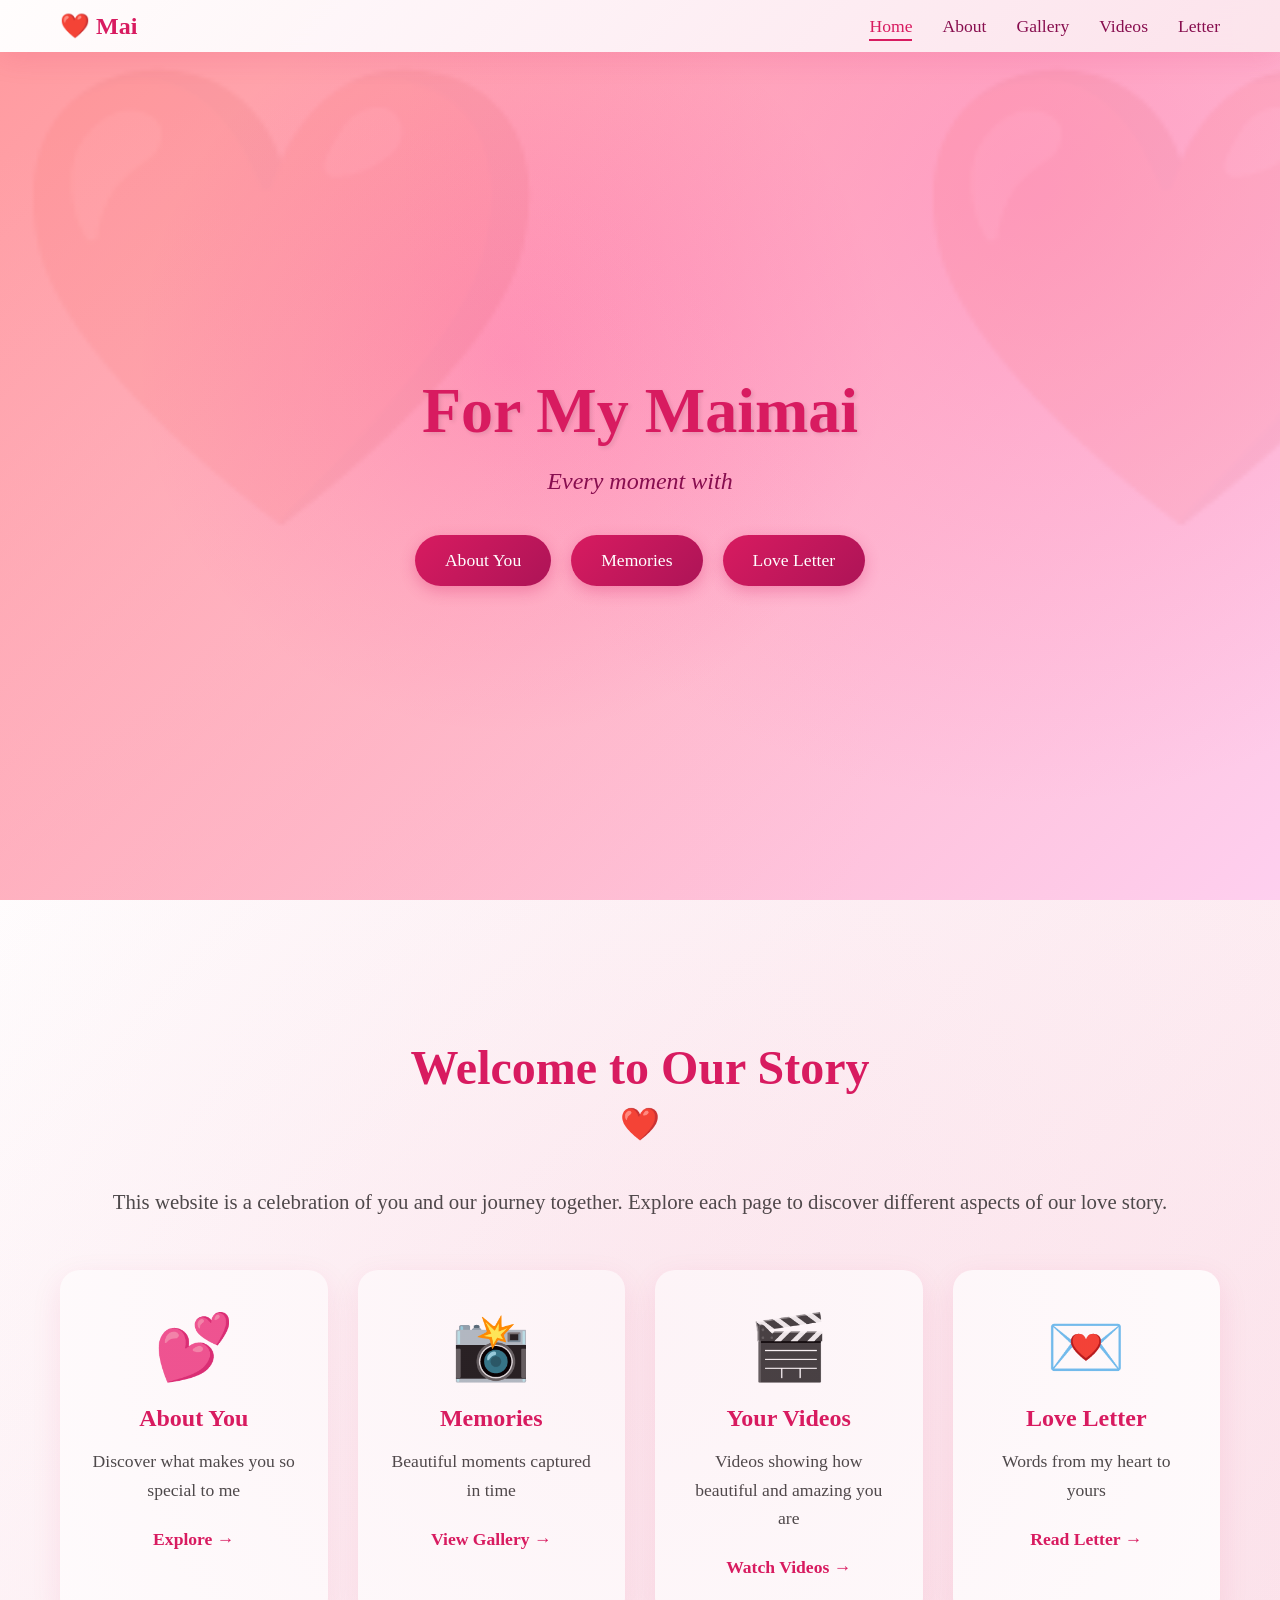
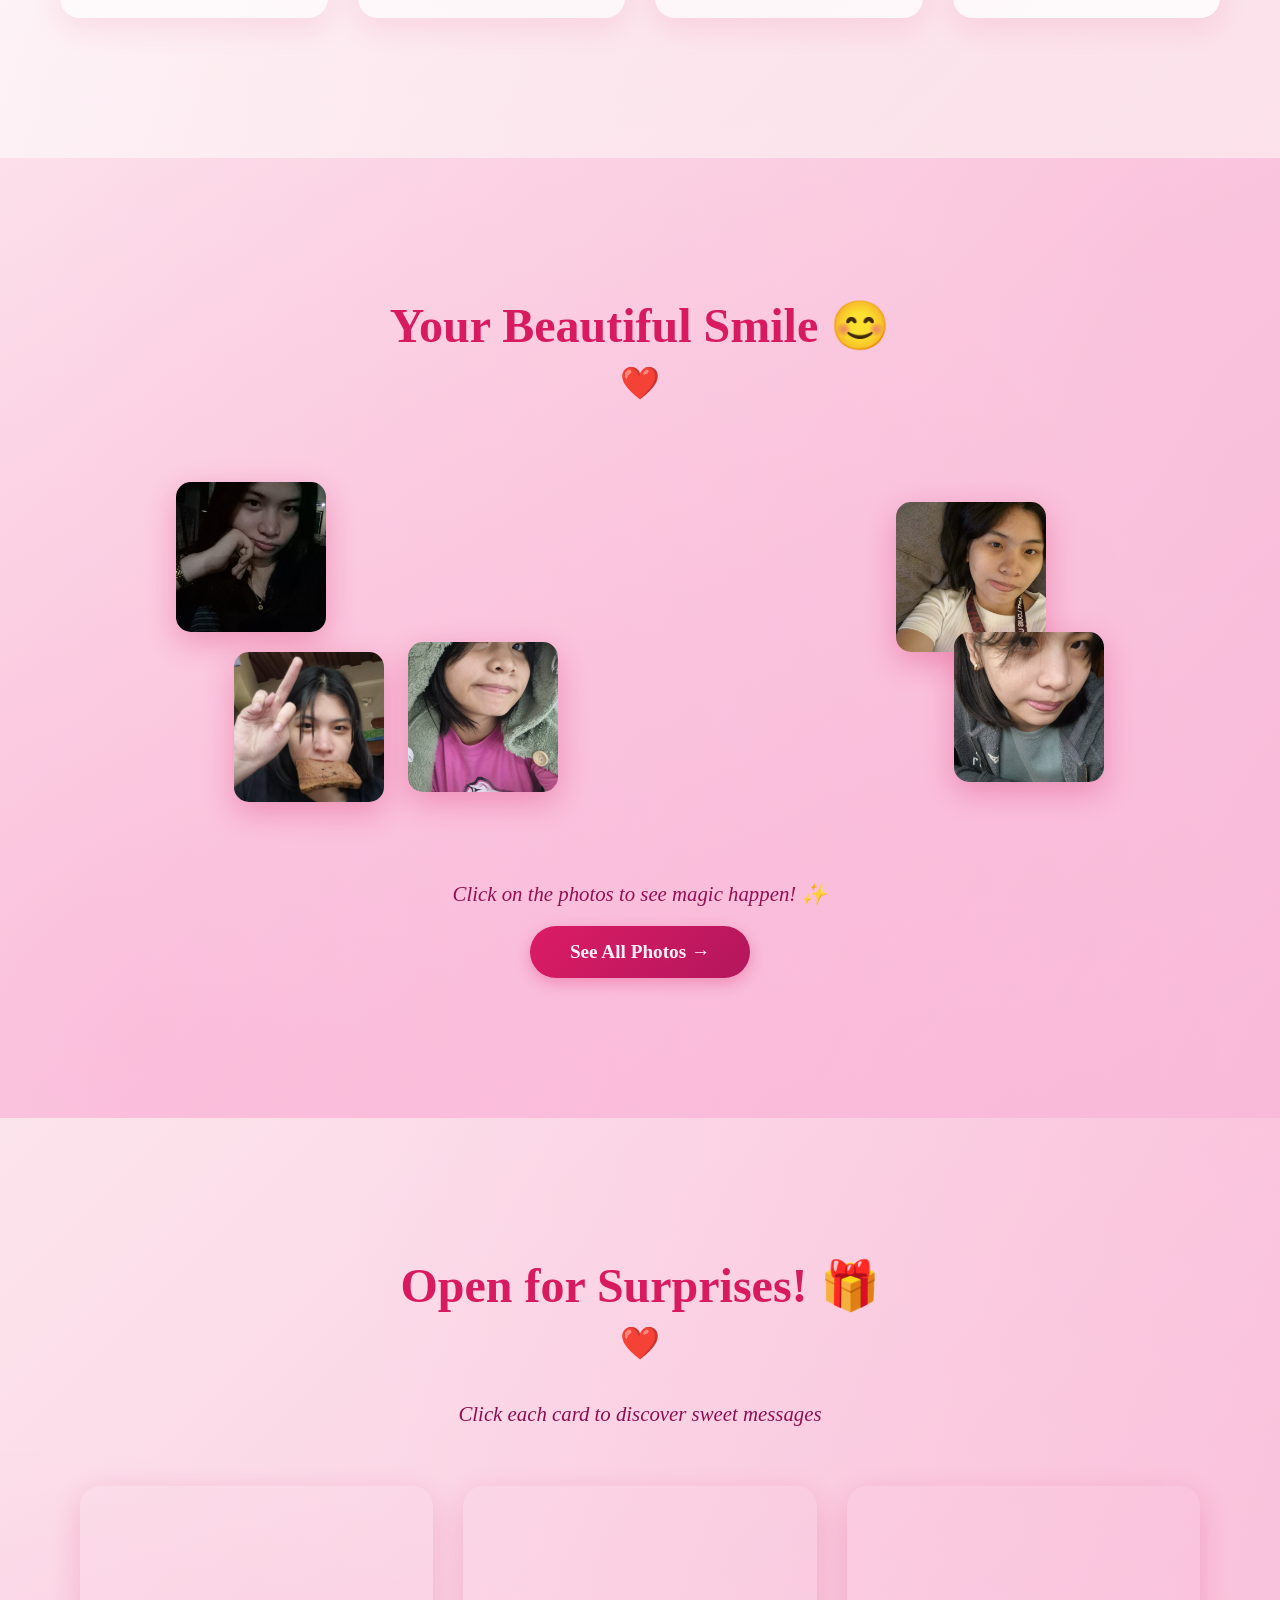
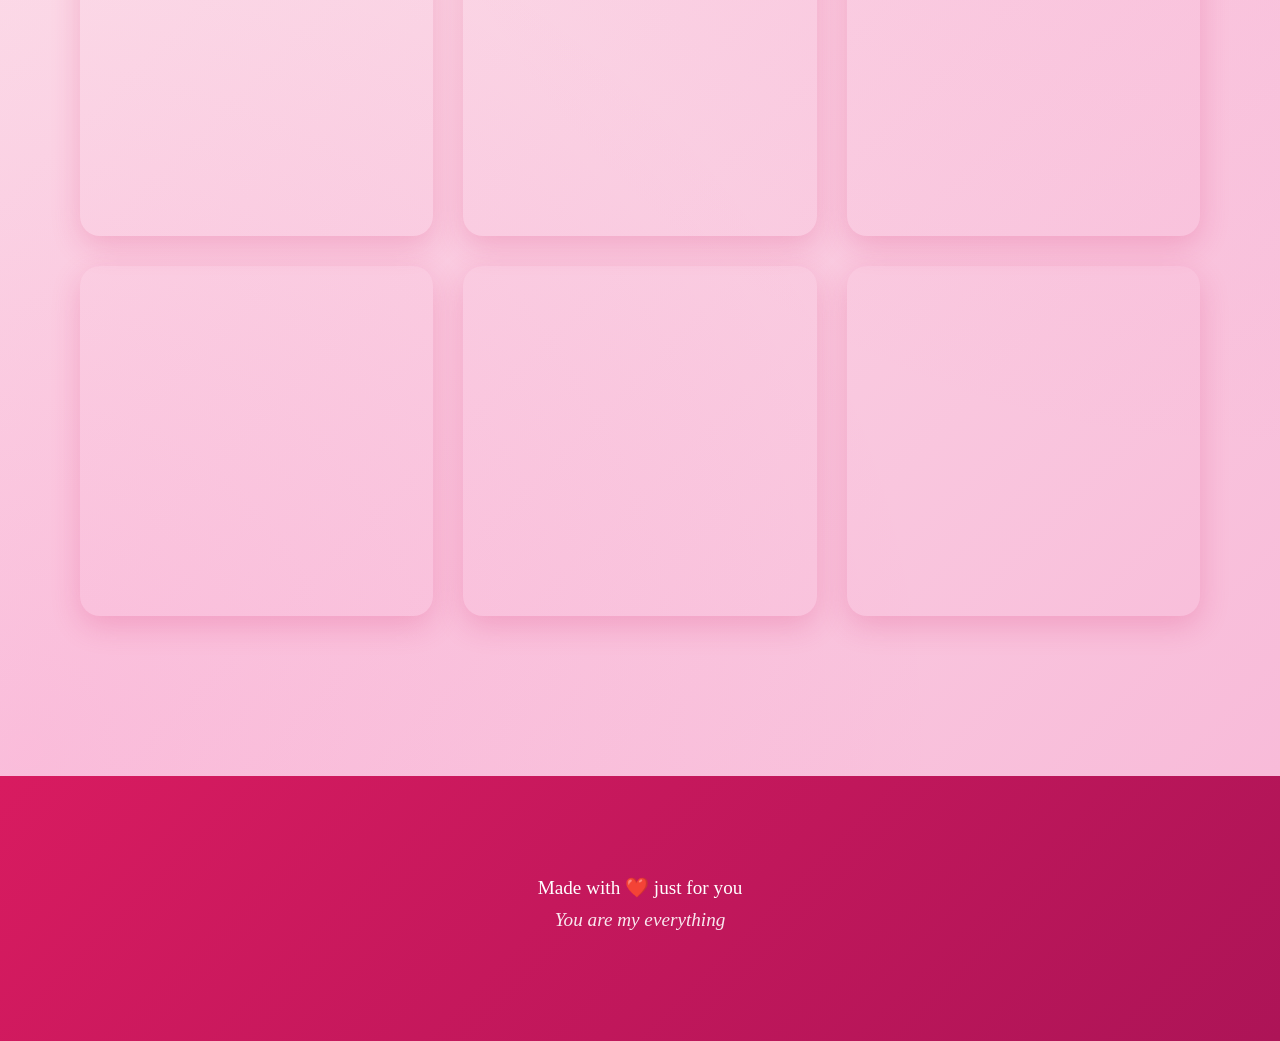
==== commit d7d1bd1f: "Update audio source in index.html" ====
--- a/index.html
+++ b/index.html
@@ -10,7 +10,7 @@
     
 
     <div class="floating-hearts"></div>
-    <audio src="Christina Perri - A Thousand Years ( 1 hour piano for relaxation, stress relief, study, sleep ).mp3" autoplay loop></audio>
+    <audio src="song.mp3" autoplay loop></audio>
     <!-- Navigation -->
     <nav class="navbar">
        
@@ -206,4 +206,4 @@
 
     <script src="script.js"></script>
 </body>
-</html>+</html>
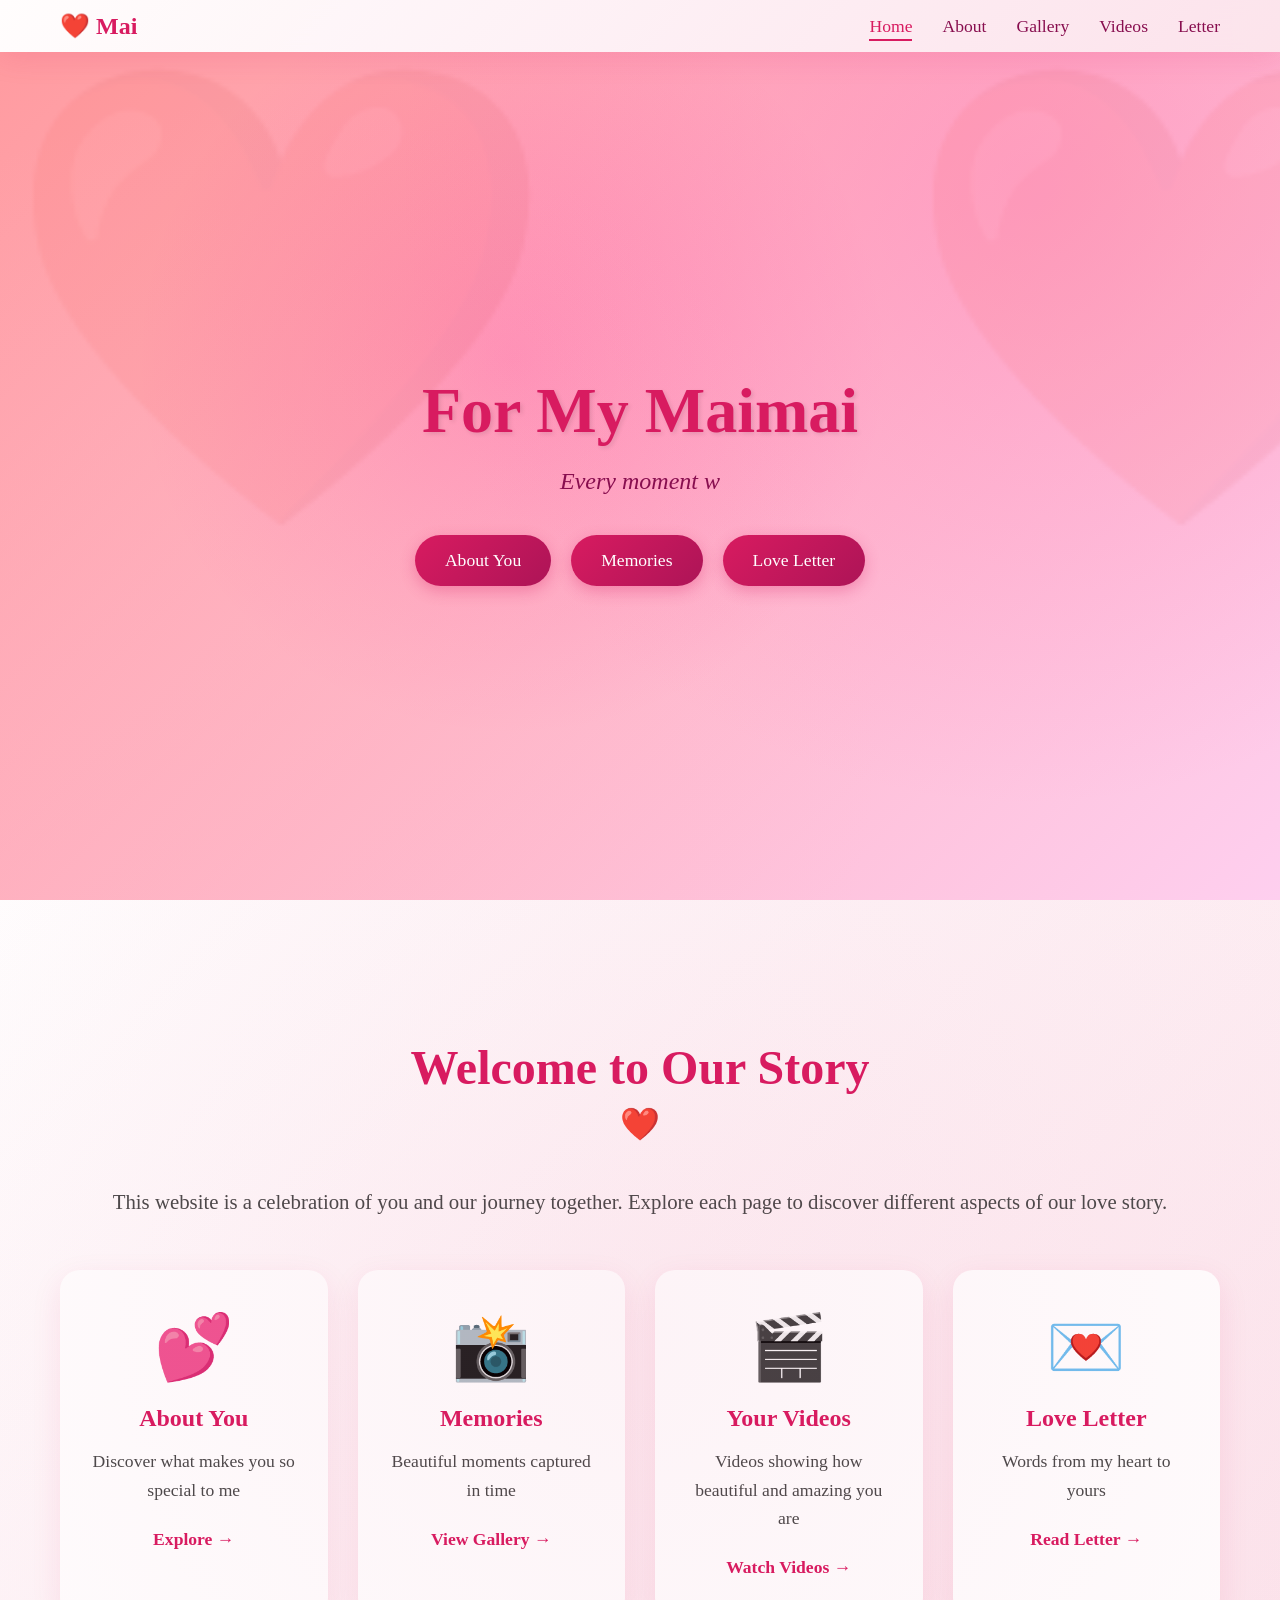
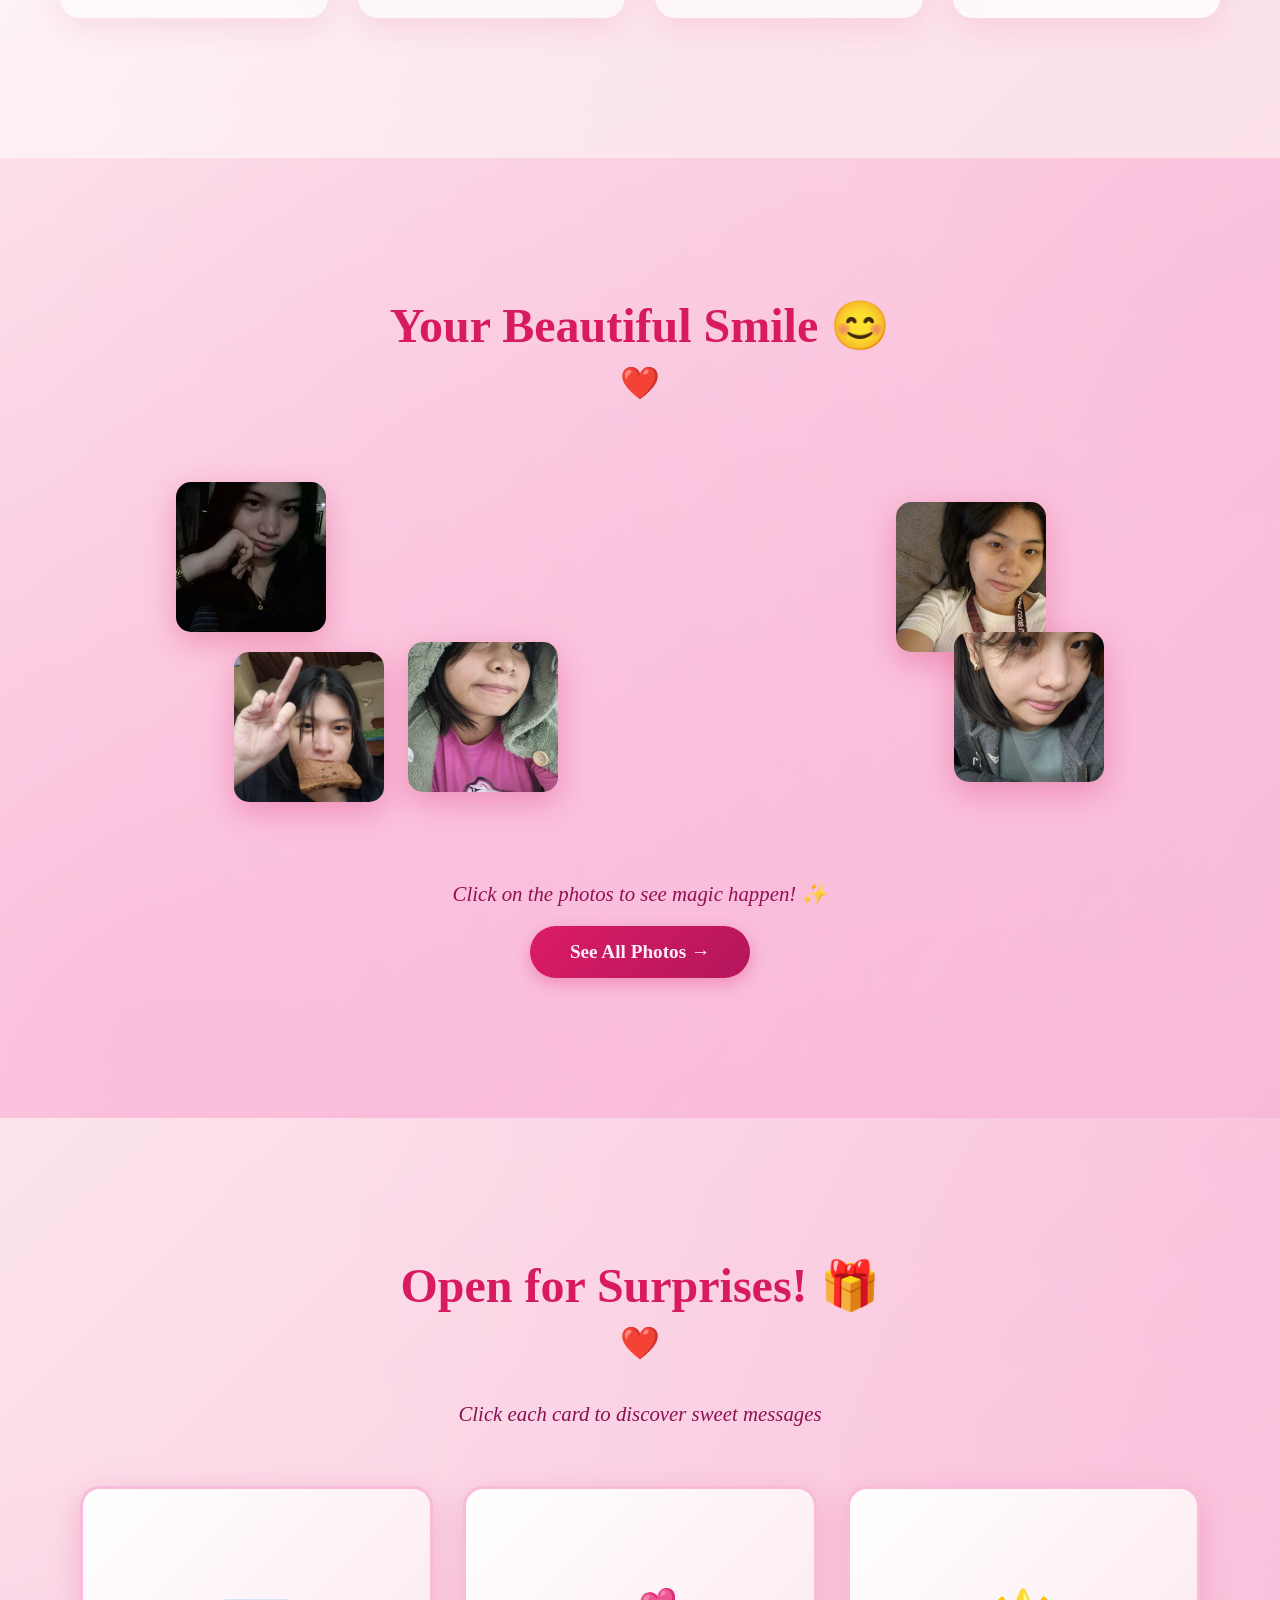
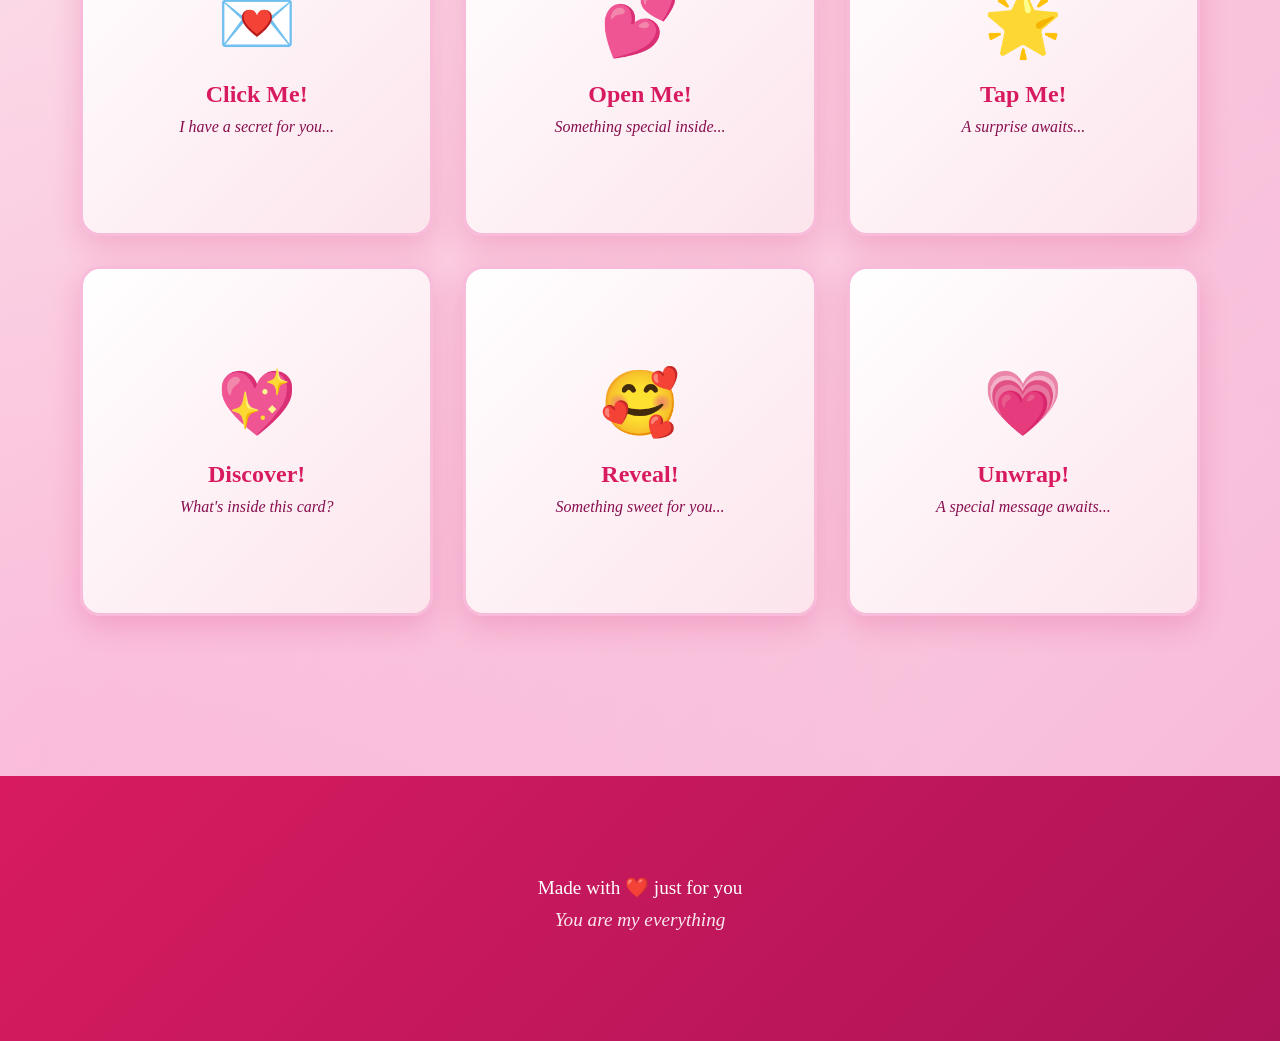
==== commit c5a0a60f: "Restore floating hearts div in index.html" ====
--- a/index.html
+++ b/index.html
@@ -8,9 +8,9 @@
 </head>
 <body>
     
-
+    <audio src="song.mp3" autoplay loop></audio>
     <div class="floating-hearts"></div>
-    <audio src="song.mp3" autoplay loop></audio>
+   
     <!-- Navigation -->
     <nav class="navbar">
        
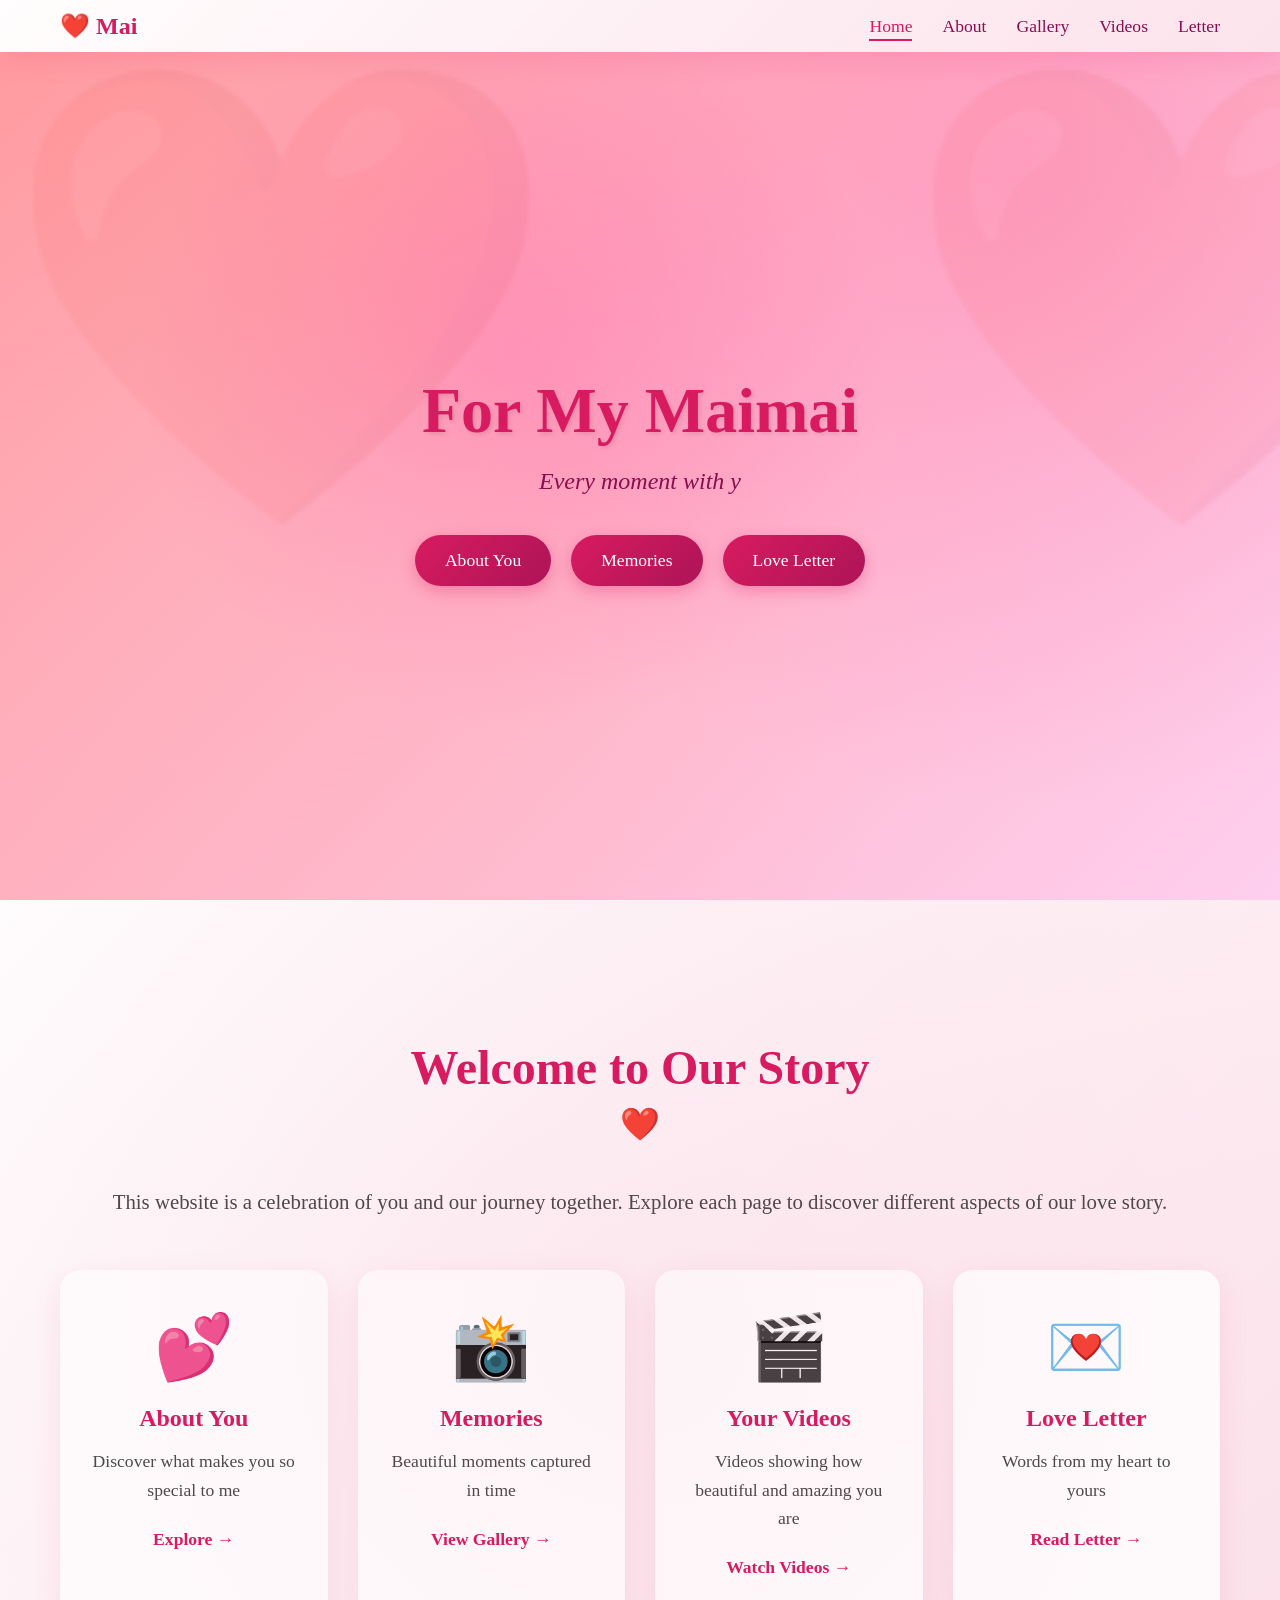
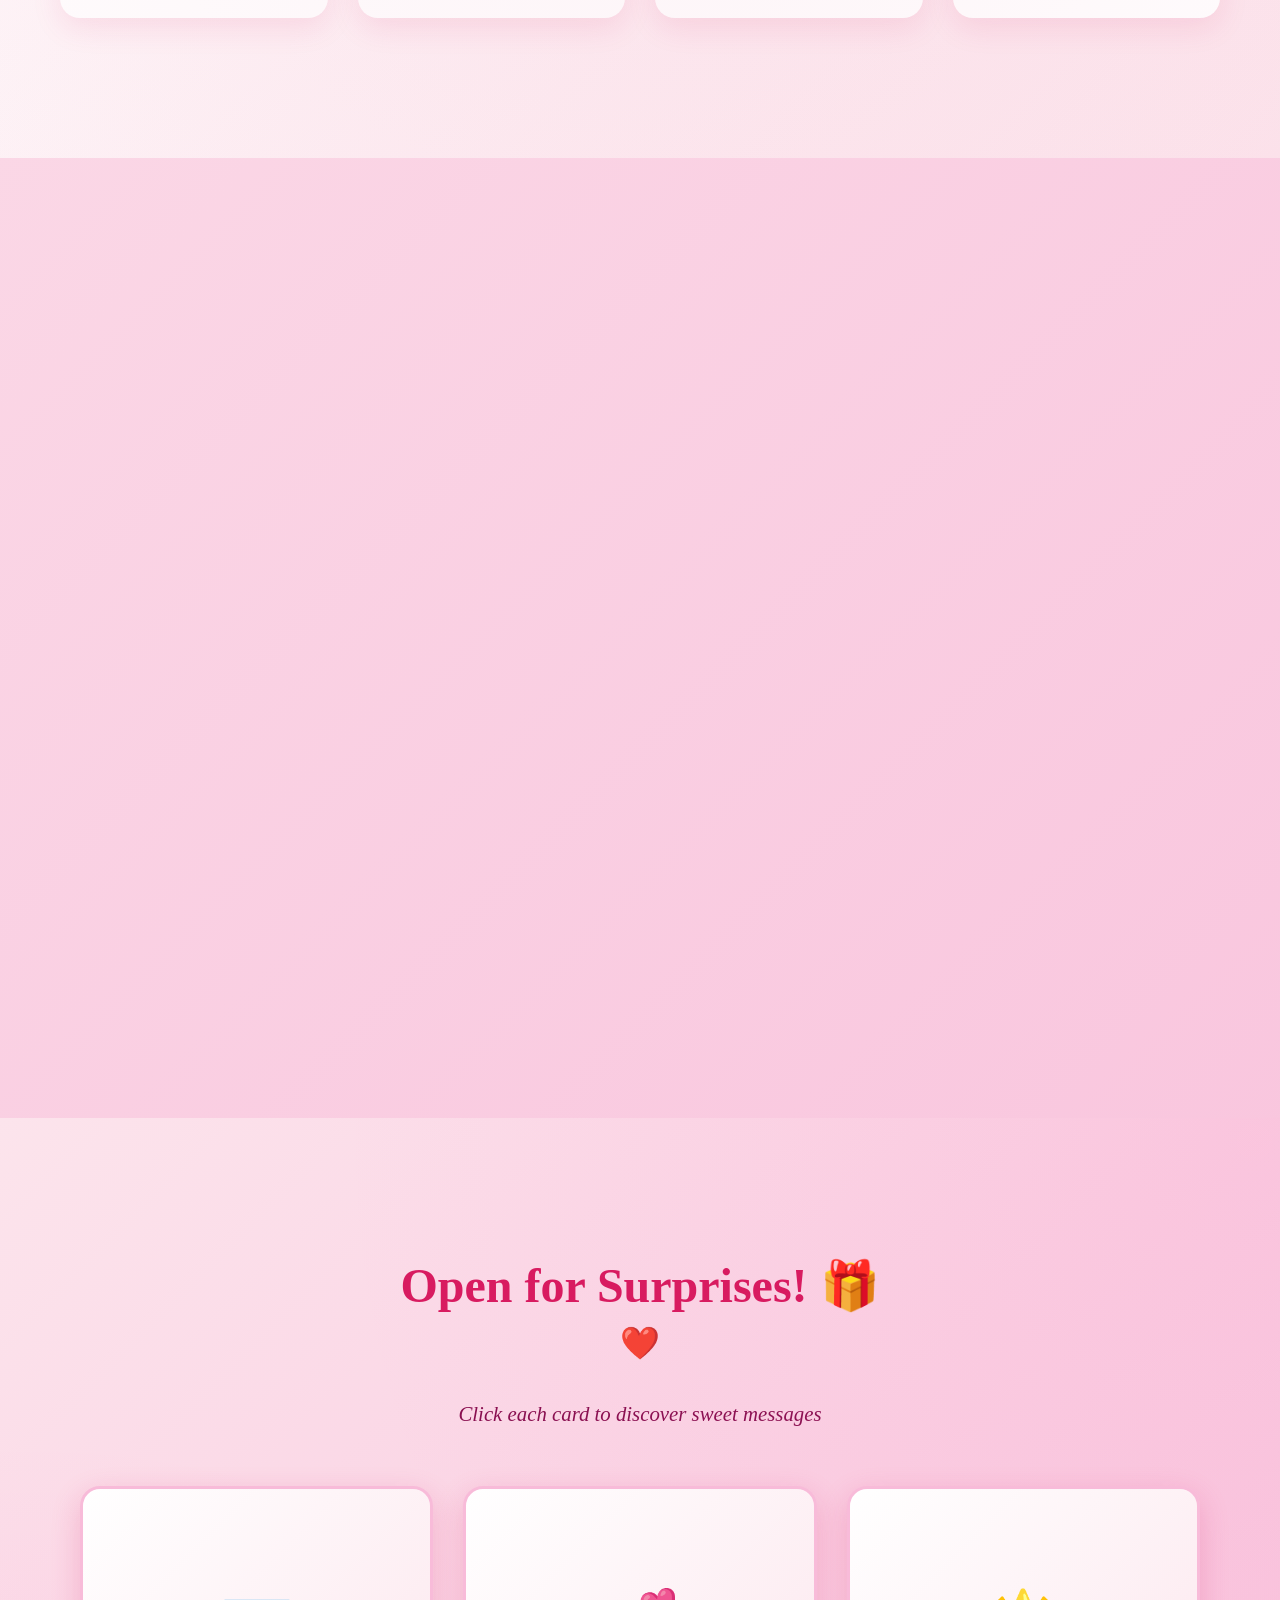
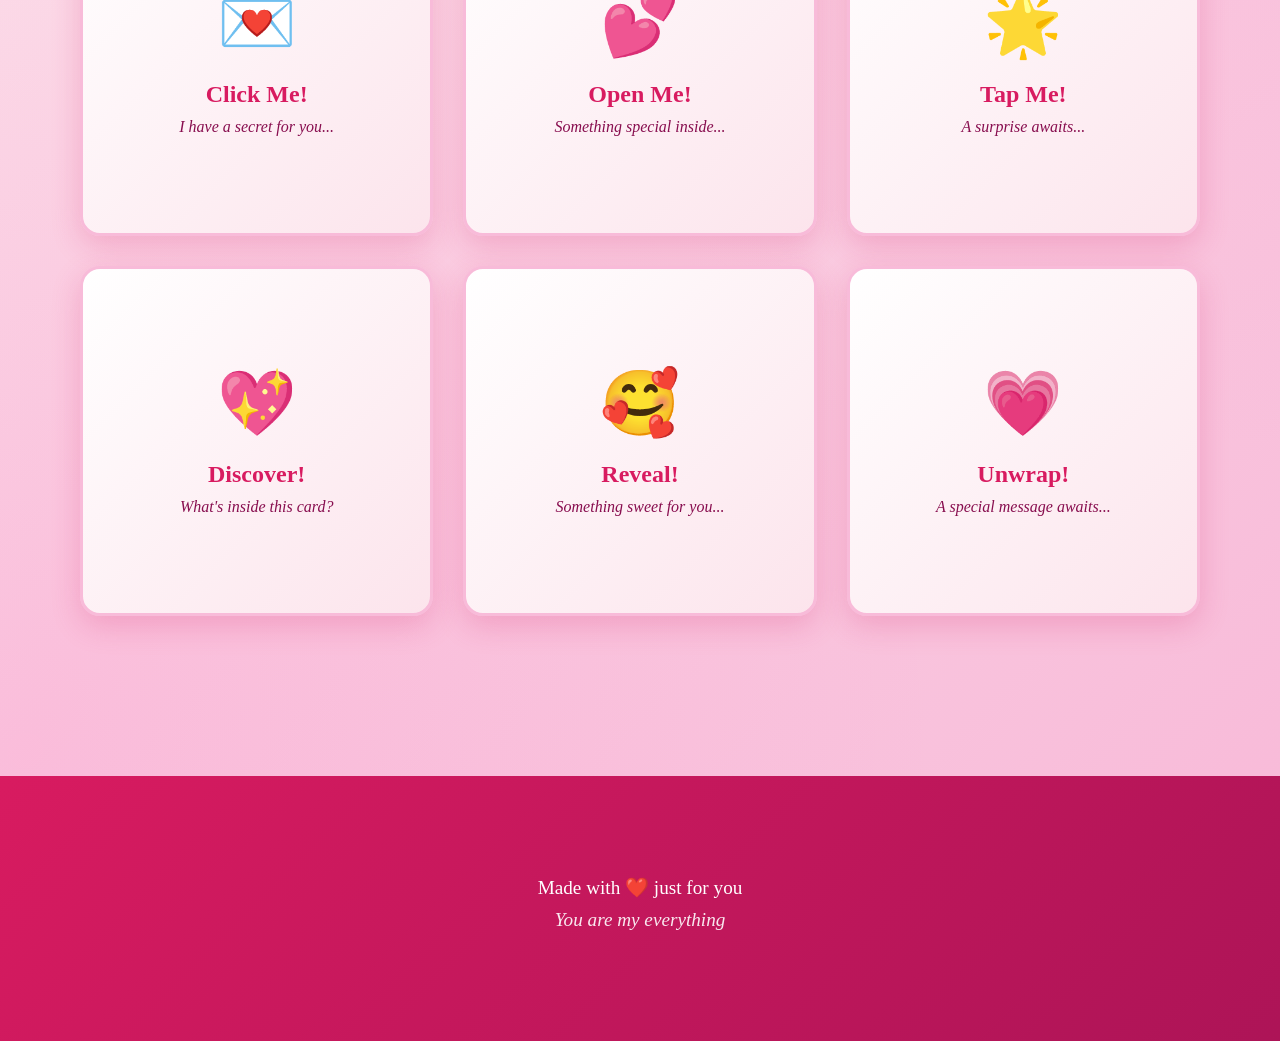
==== commit 46108ef5: "Change title from 'For My Love' to 'Maimai'" ====
--- a/index.html
+++ b/index.html
@@ -3,7 +3,7 @@
 <head>
     <meta charset="UTF-8">
     <meta name="viewport" content="width=device-width, initial-scale=1.0">
-    <title>For My Love ❤️</title>
+    <title>Maimai ❤️</title>
     <link rel="stylesheet" href="style.css">
 </head>
 <body>
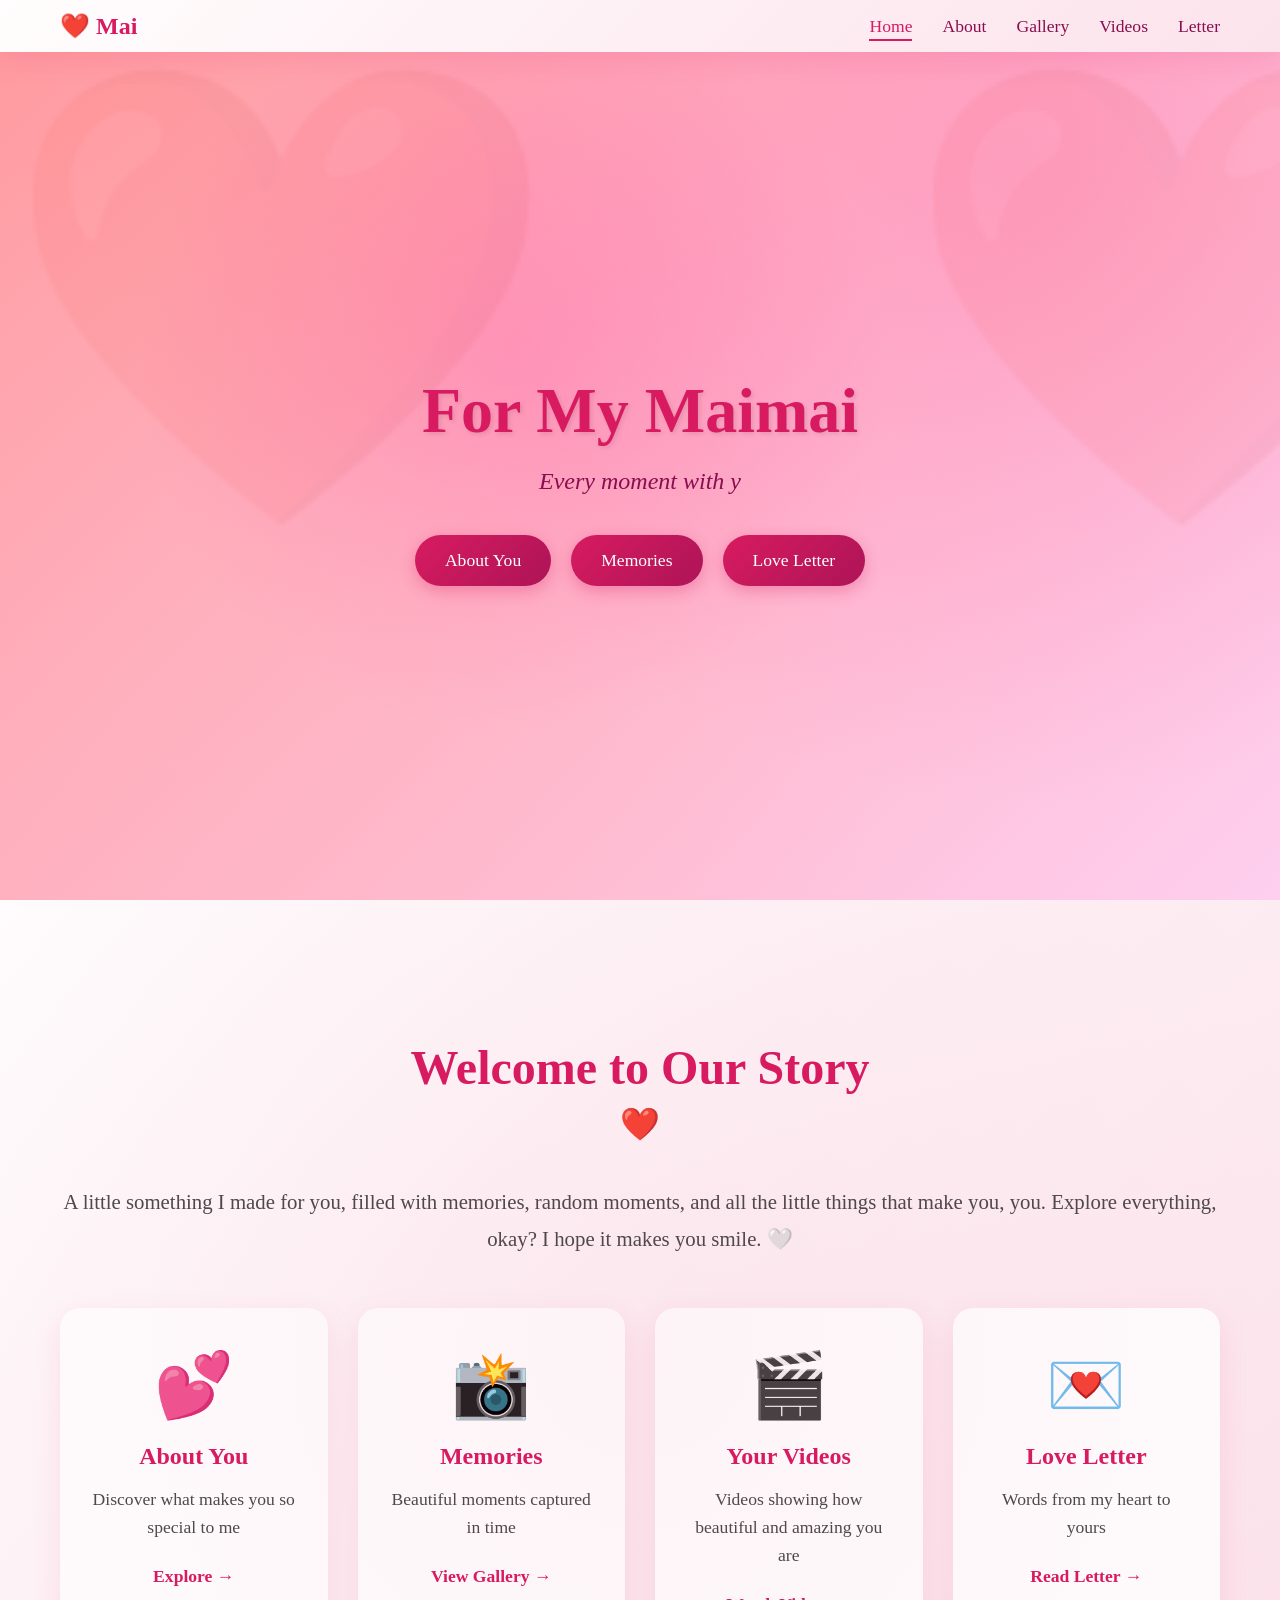
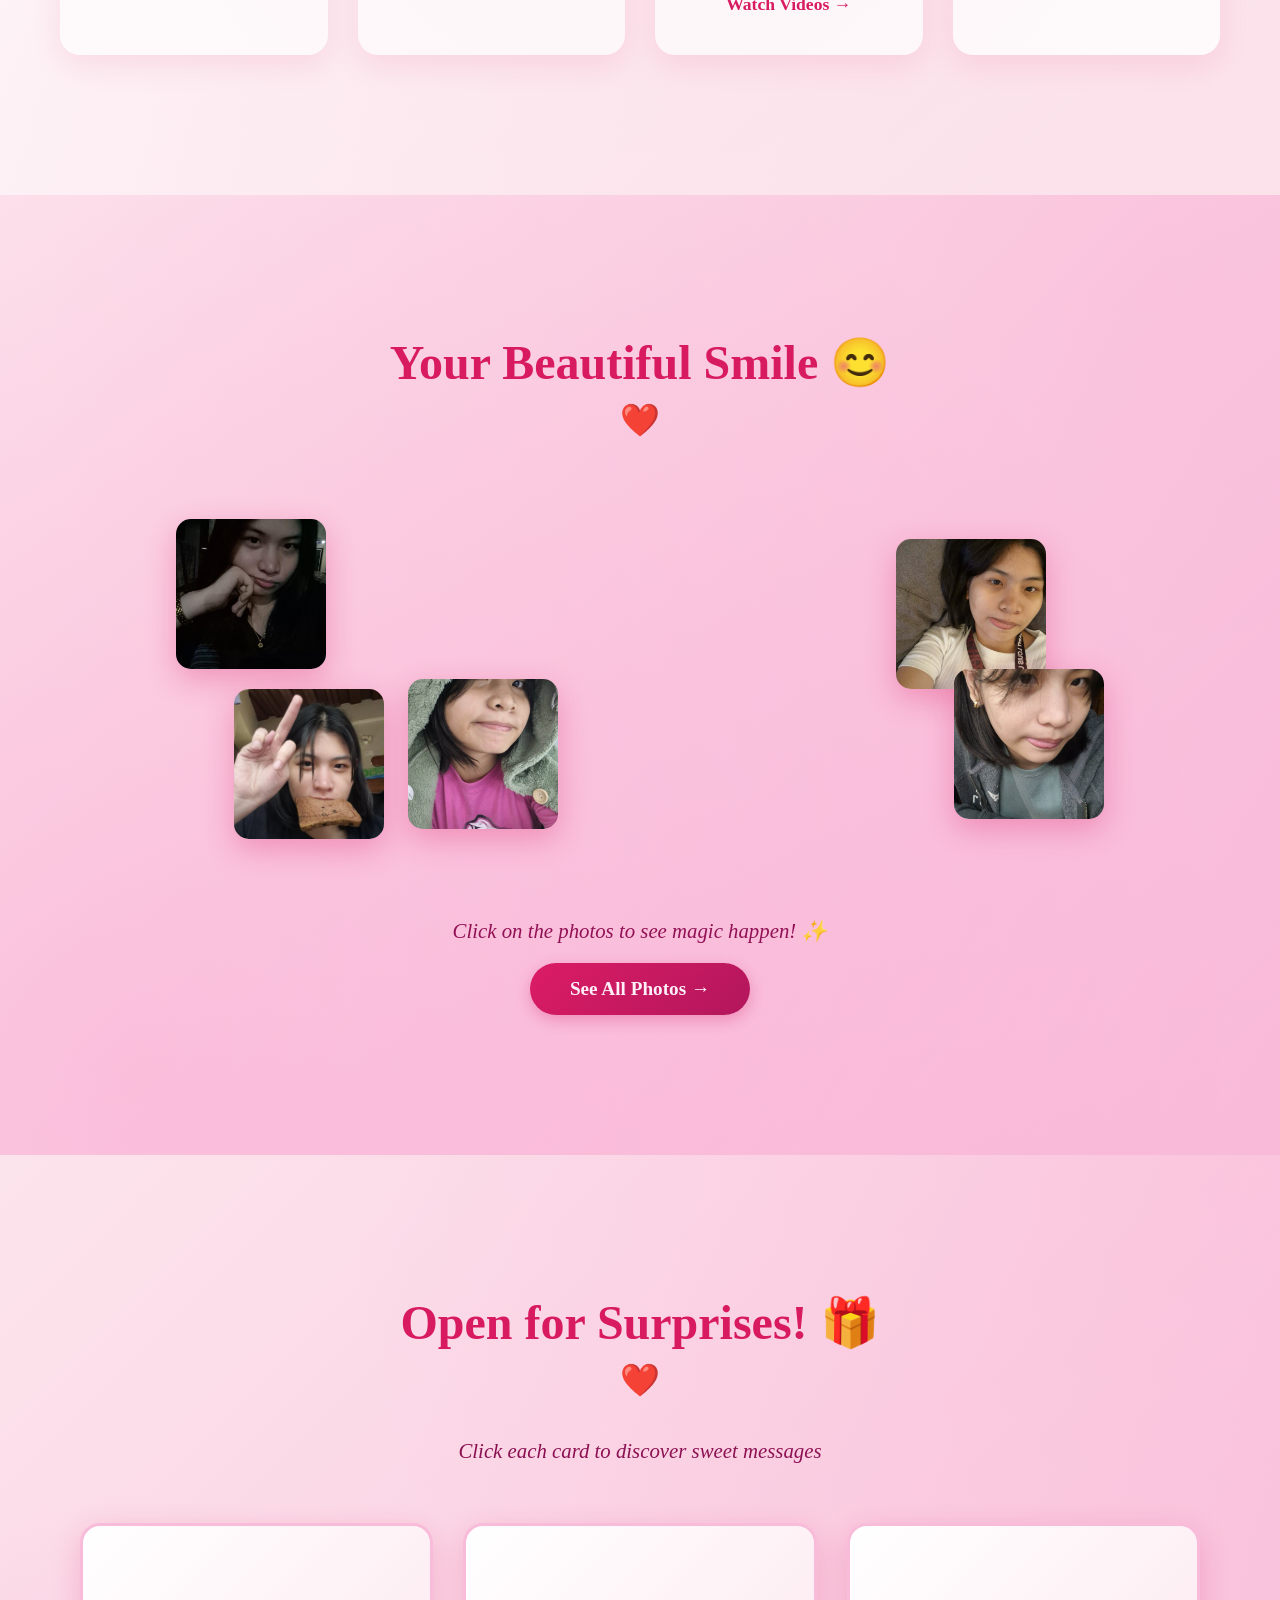
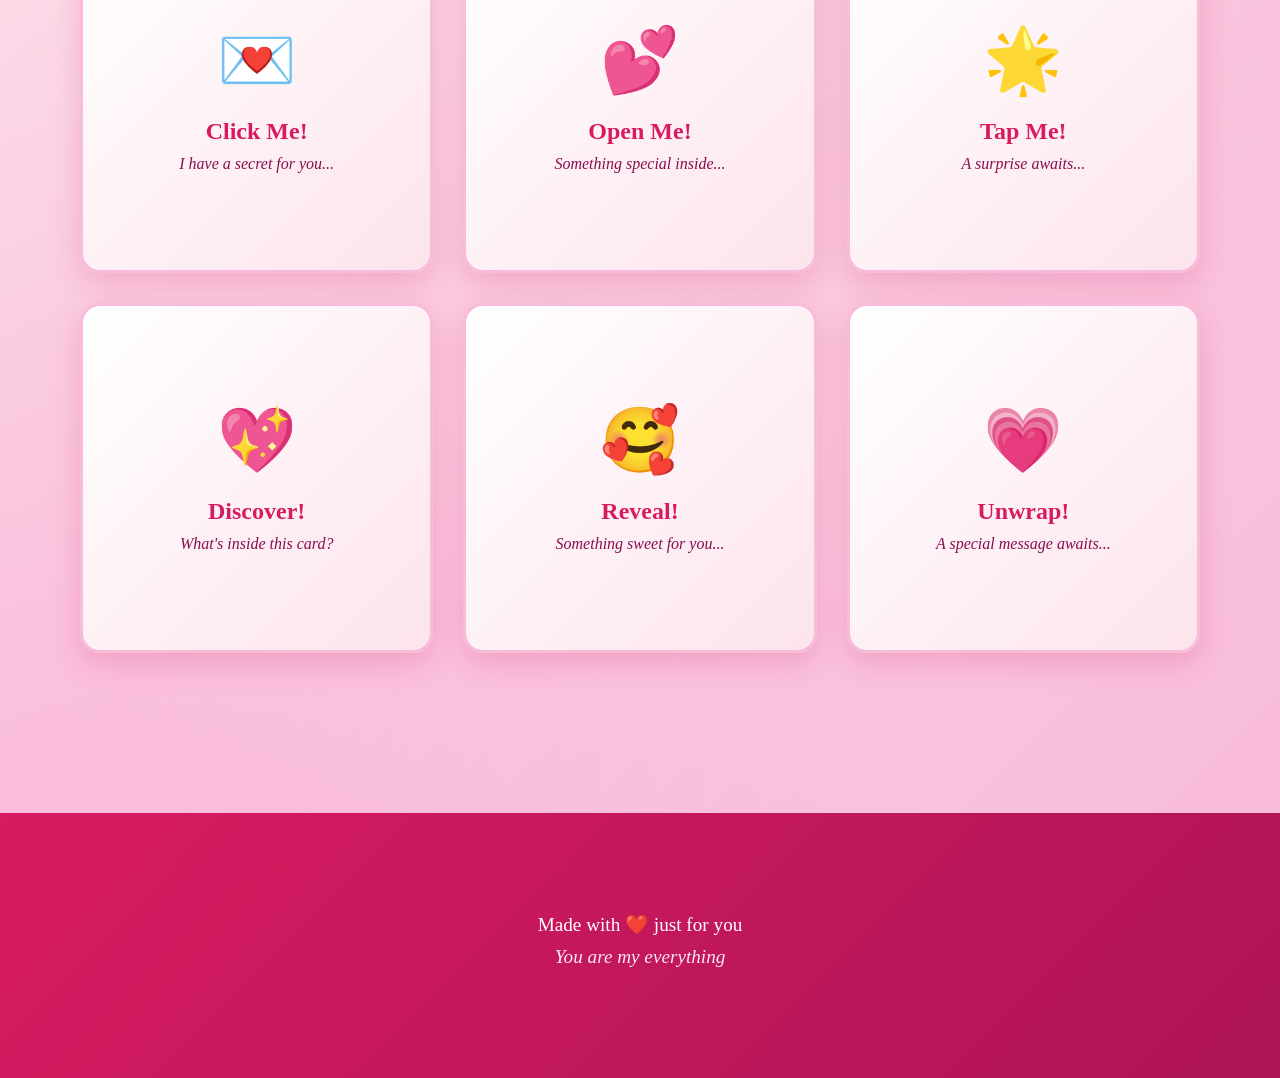
==== commit d11fd4ec: "Update index.html" ====
--- a/index.html
+++ b/index.html
@@ -44,7 +44,7 @@
         <div class="container">
             <h2 class="section-title">Welcome to Our Story</h2>
             <div class="welcome-content">
-                <p>This website is a celebration of you and our journey together. Explore each page to discover different aspects of our love story.</p>
+                <p>A little something I made for you, filled with memories, random moments, and all the little things that make you, you. Explore everything, okay? I hope it makes you smile. 🤍</p>
                 <div class="feature-cards">
                     <div class="feature-card">
                         <div class="feature-icon">💕</div>
